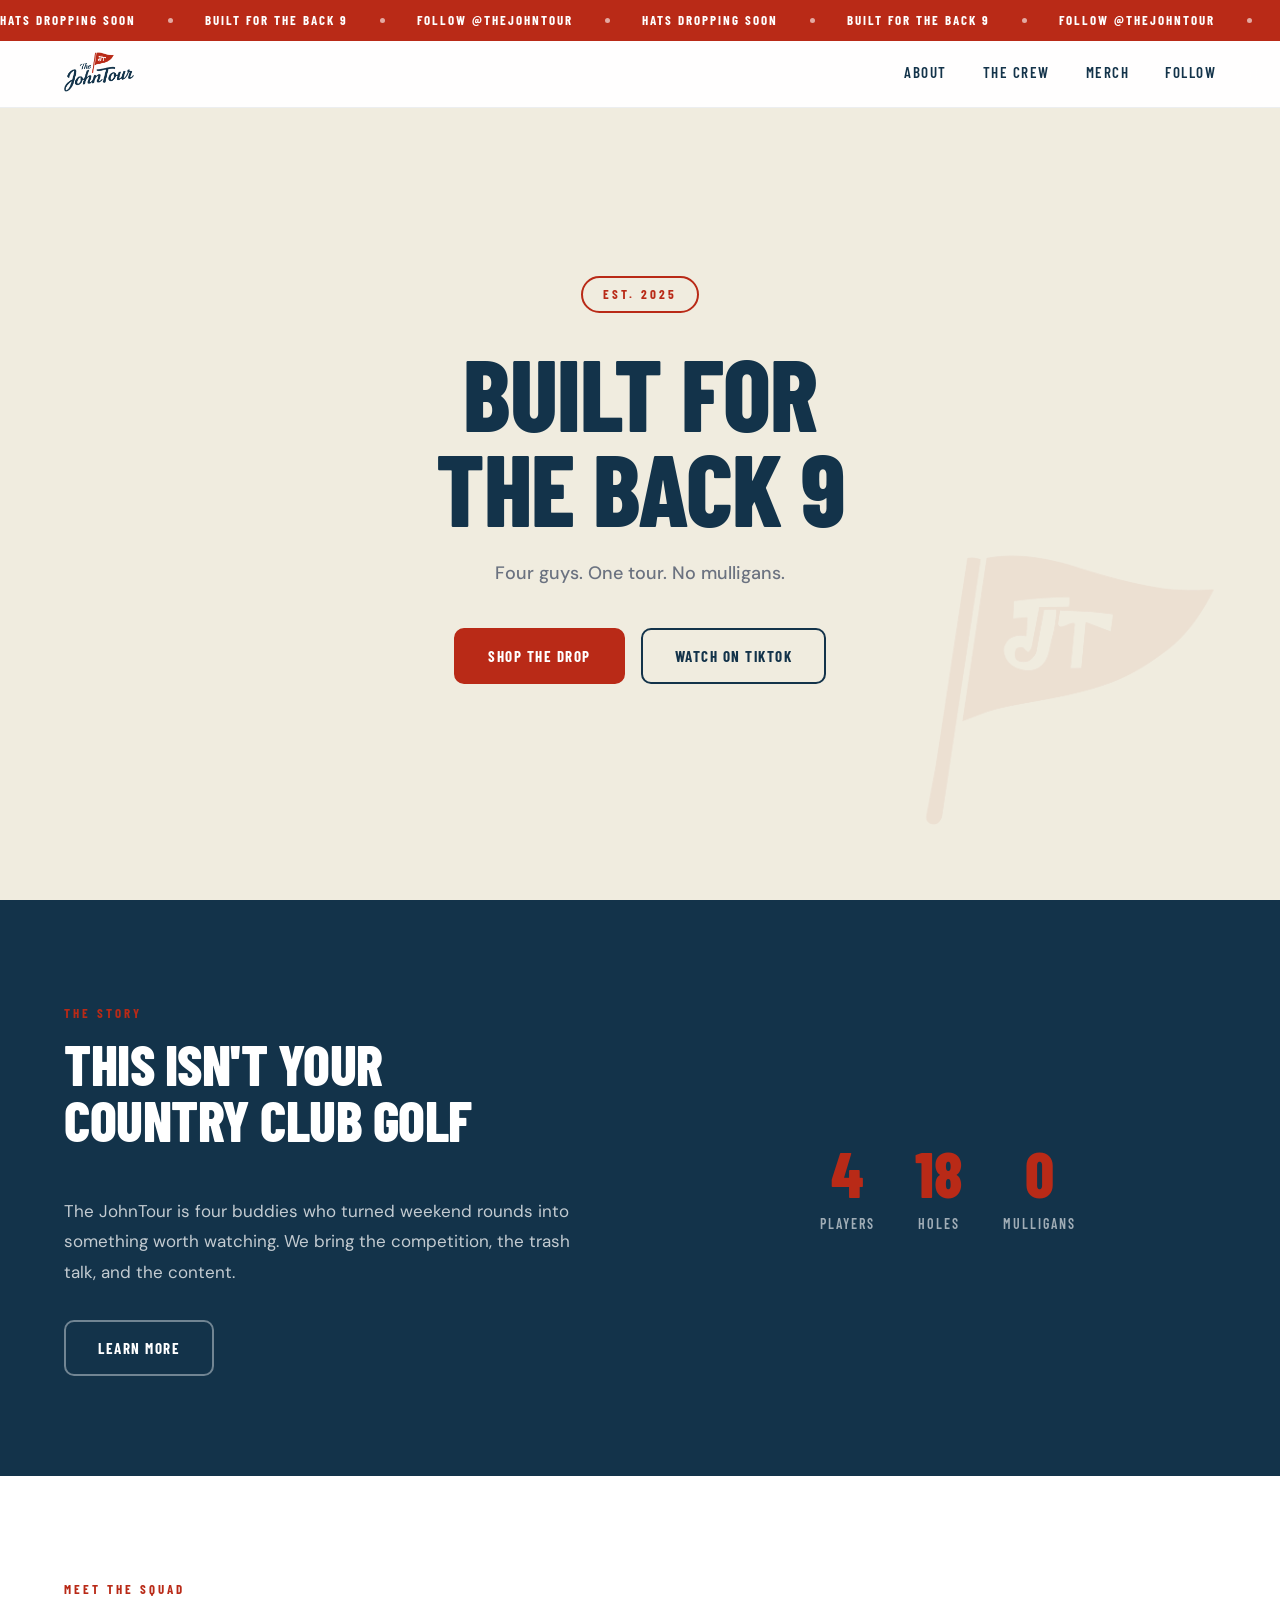
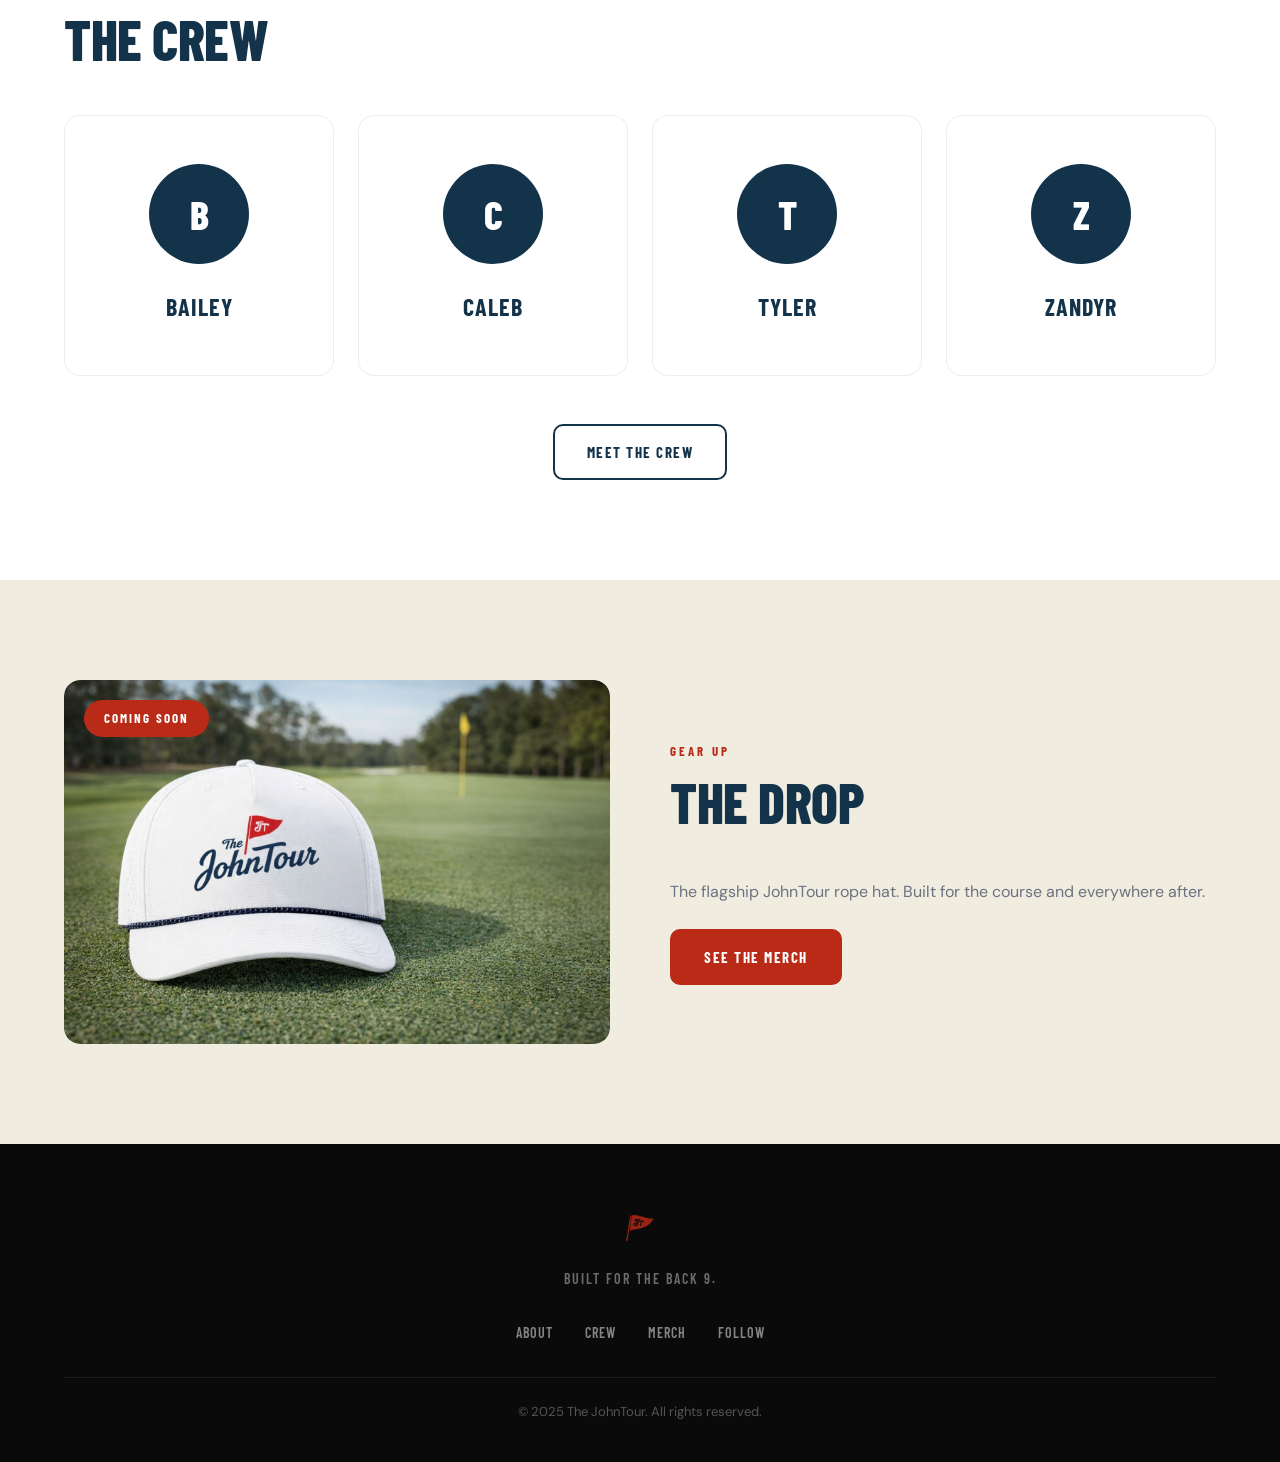
==== index.html @ 32f9ccf2 "Initial build: The JohnTour multi-page website - 5 pages: Home, About, Crew, Merch, Follow - Navy/Re" ====
<!DOCTYPE html>
<html lang="en">
<head>
  <meta charset="UTF-8">
  <meta name="viewport" content="width=device-width, initial-scale=1.0">
  <title>The JohnTour | Built for the Back 9</title>
  <meta name="description" content="The JohnTour — four guys, one tour. Golf content featuring Bailey, Caleb, Tyler & Zandyr. Built for the back 9.">
  <link rel="icon" type="image/png" href="assets/logos/Icon-Logo.png">
  <link rel="preconnect" href="https://fonts.googleapis.com">
  <link rel="preconnect" href="https://fonts.gstatic.com" crossorigin>
  <link href="https://fonts.googleapis.com/css2?family=Barlow+Condensed:wght@600;700;800&family=DM+Sans:wght@400;500;600&display=swap" rel="stylesheet">
  <link rel="stylesheet" href="style.css">
</head>
<body>

  <!-- Announcement Ticker -->
  <div class="ticker">
    <div class="ticker-track">
      <span class="ticker-item">HATS DROPPING SOON</span>
      <span class="ticker-dot"></span>
      <span class="ticker-item">BUILT FOR THE BACK 9</span>
      <span class="ticker-dot"></span>
      <span class="ticker-item">FOLLOW @THEJOHNTOUR</span>
      <span class="ticker-dot"></span>
      <span class="ticker-item">HATS DROPPING SOON</span>
      <span class="ticker-dot"></span>
      <span class="ticker-item">BUILT FOR THE BACK 9</span>
      <span class="ticker-dot"></span>
      <span class="ticker-item">FOLLOW @THEJOHNTOUR</span>
      <span class="ticker-dot"></span>
      <span class="ticker-item">HATS DROPPING SOON</span>
      <span class="ticker-dot"></span>
      <span class="ticker-item">BUILT FOR THE BACK 9</span>
      <span class="ticker-dot"></span>
    </div>
  </div>

  <!-- Navigation -->
  <nav class="nav" id="nav">
    <div class="nav-inner">
      <a href="index.html" class="nav-logo">
        <img src="assets/logos/Full-Logo.png" alt="The JohnTour">
      </a>
      <div class="nav-links" id="navLinks">
        <a href="about.html">About</a>
        <a href="crew.html">The Crew</a>
        <a href="merch.html">Merch</a>
        <a href="follow.html">Follow</a>
      </div>
      <button class="nav-toggle" id="navToggle" aria-label="Toggle menu">
        <span></span>
        <span></span>
        <span></span>
      </button>
    </div>
  </nav>

  <!-- Mobile Menu -->
  <div class="mobile-menu" id="mobileMenu">
    <a href="about.html" class="mobile-menu-link">About</a>
    <a href="crew.html" class="mobile-menu-link">The Crew</a>
    <a href="merch.html" class="mobile-menu-link">Merch</a>
    <a href="follow.html" class="mobile-menu-link">Follow</a>
  </div>

  <!-- Hero -->
  <section class="hero">
    <div class="hero-content">
      <div class="hero-badge fade-up">EST. 2025</div>
      <h1 class="hero-title fade-up">BUILT FOR<br>THE BACK 9</h1>
      <p class="hero-sub fade-up">Four guys. One tour. No mulligans.</p>
      <div class="hero-cta fade-up">
        <a href="merch.html" class="btn btn-primary">Shop the Drop</a>
        <a href="https://www.tiktok.com/@thejohntour" target="_blank" rel="noopener" class="btn btn-outline">Watch on TikTok</a>
      </div>
    </div>
    <div class="hero-flag">
      <img src="assets/logos/Icon-Logo.png" alt="">
    </div>
  </section>

  <!-- Quick About -->
  <section class="section section-navy">
    <div class="container">
      <div class="about-grid">
        <div class="about-text fade-up">
          <span class="section-label">The Story</span>
          <h2 class="section-title section-title-light">THIS ISN'T YOUR<br>COUNTRY CLUB GOLF</h2>
          <p class="about-desc">The JohnTour is four buddies who turned weekend rounds into something worth watching. We bring the competition, the trash talk, and the content.</p>
          <div style="margin-top: 32px;">
            <a href="about.html" class="btn btn-outline-light">Learn More</a>
          </div>
        </div>
        <div class="about-stats fade-up">
          <div class="stat">
            <span class="stat-number">4</span>
            <span class="stat-label">Players</span>
          </div>
          <div class="stat">
            <span class="stat-number">18</span>
            <span class="stat-label">Holes</span>
          </div>
          <div class="stat">
            <span class="stat-number">0</span>
            <span class="stat-label">Mulligans</span>
          </div>
        </div>
      </div>
    </div>
  </section>

  <!-- Crew Preview -->
  <section class="section">
    <div class="container">
      <span class="section-label section-label-dark fade-up">Meet the Squad</span>
      <h2 class="section-title fade-up">THE CREW</h2>
      <div class="crew-grid">
        <div class="crew-card fade-up">
          <div class="crew-avatar"><span class="crew-initial">B</span></div>
          <h3 class="crew-name">Bailey</h3>
        </div>
        <div class="crew-card fade-up">
          <div class="crew-avatar"><span class="crew-initial">C</span></div>
          <h3 class="crew-name">Caleb</h3>
        </div>
        <div class="crew-card fade-up">
          <div class="crew-avatar"><span class="crew-initial">T</span></div>
          <h3 class="crew-name">Tyler</h3>
        </div>
        <div class="crew-card fade-up">
          <div class="crew-avatar"><span class="crew-initial">Z</span></div>
          <h3 class="crew-name">Zandyr</h3>
        </div>
      </div>
      <div style="text-align: center; margin-top: 48px;" class="fade-up">
        <a href="crew.html" class="btn btn-outline">Meet the Crew</a>
      </div>
    </div>
  </section>

  <!-- Merch Preview -->
  <section class="section section-tan">
    <div class="container">
      <div class="merch-grid">
        <div class="merch-image fade-up">
          <img src="assets/mockups/hat-mockup.png" alt="The JohnTour Rope Hat">
          <div class="merch-badge">COMING SOON</div>
        </div>
        <div class="fade-up">
          <span class="section-label section-label-dark">Gear Up</span>
          <h2 class="section-title">THE DROP</h2>
          <p class="merch-desc">The flagship JohnTour rope hat. Built for the course and everywhere after.</p>
          <a href="merch.html" class="btn btn-primary">See the Merch</a>
        </div>
      </div>
    </div>
  </section>

  <!-- Footer -->
  <footer class="footer">
    <div class="container footer-inner">
      <div class="footer-logo">
        <img src="assets/logos/Icon-Logo.png" alt="JT Flag">
      </div>
      <p class="footer-tagline">Built for the back 9.</p>
      <div class="footer-nav">
        <a href="about.html">About</a>
        <a href="crew.html">Crew</a>
        <a href="merch.html">Merch</a>
        <a href="follow.html">Follow</a>
      </div>
      <div class="footer-bottom">
        <p>&copy; 2025 The JohnTour. All rights reserved.</p>
      </div>
    </div>
  </footer>

  <script src="script.js"></script>
</body>
</html>
---- style.css ----
/* =============================================
   THE JOHNTOUR — Global Styles
   Colors: Navy #13334a | Red #b92a17 | Tan #f0ecdf
   Fonts: Barlow Condensed (headings) + DM Sans (body)
   ============================================= */

*, *::before, *::after {
  margin: 0;
  padding: 0;
  box-sizing: border-box;
}

:root {
  --navy: #13334a;
  --red: #b92a17;
  --tan: #f0ecdf;
  --white: #ffffff;
  --black: #0a0a0a;
  --navy-light: #1a4260;
  --red-dark: #8f2012;
  --tan-dark: #e0d9c8;
  --gray: #6b7280;
  --radius: 10px;
  --radius-lg: 16px;
  --transition: 0.3s cubic-bezier(0.4, 0, 0.2, 1);
}

html {
  scroll-behavior: smooth;
  scroll-padding-top: 100px;
}

body {
  font-family: 'DM Sans', sans-serif;
  font-weight: 400;
  color: var(--navy);
  background: var(--white);
  line-height: 1.6;
  overflow-x: hidden;
  -webkit-font-smoothing: antialiased;
}

a {
  text-decoration: none;
  color: inherit;
}

img {
  max-width: 100%;
  display: block;
}

.container {
  max-width: 1200px;
  margin: 0 auto;
  padding: 0 24px;
}

/* =============================================
   TICKER / ANNOUNCEMENT BAR
   ============================================= */

.ticker {
  background: var(--red);
  color: var(--white);
  overflow: hidden;
  white-space: nowrap;
  padding: 10px 0;
  font-family: 'Barlow Condensed', sans-serif;
  font-weight: 700;
  font-size: 13px;
  letter-spacing: 2px;
  text-transform: uppercase;
  position: fixed;
  top: 0;
  left: 0;
  right: 0;
  z-index: 1001;
}

.ticker-track {
  display: inline-flex;
  align-items: center;
  gap: 32px;
  animation: ticker-scroll 20s linear infinite;
}

.ticker-dot {
  width: 5px;
  height: 5px;
  background: var(--white);
  border-radius: 50%;
  opacity: 0.6;
  flex-shrink: 0;
}

@keyframes ticker-scroll {
  0% { transform: translateX(0); }
  100% { transform: translateX(-50%); }
}

.ticker:hover .ticker-track {
  animation-play-state: paused;
}

/* =============================================
   NAVIGATION
   ============================================= */

.nav {
  position: fixed;
  top: 37px;
  left: 0;
  right: 0;
  z-index: 1000;
  background: rgba(255, 255, 255, 0.95);
  backdrop-filter: blur(20px);
  -webkit-backdrop-filter: blur(20px);
  border-bottom: 1px solid rgba(19, 51, 74, 0.08);
  transition: var(--transition);
}

.nav.scrolled {
  box-shadow: 0 1px 20px rgba(19, 51, 74, 0.08);
}

.nav-inner {
  max-width: 1200px;
  margin: 0 auto;
  padding: 0 24px;
  display: flex;
  align-items: center;
  justify-content: space-between;
  height: 70px;
}

.nav-logo img {
  height: 40px;
  width: auto;
}

.nav-links {
  display: flex;
  align-items: center;
  gap: 36px;
}

.nav-links a {
  font-family: 'Barlow Condensed', sans-serif;
  font-weight: 600;
  font-size: 15px;
  letter-spacing: 1.5px;
  text-transform: uppercase;
  color: var(--navy);
  position: relative;
  padding: 4px 0;
  transition: var(--transition);
}

.nav-links a::after {
  content: '';
  position: absolute;
  bottom: 0;
  left: 0;
  width: 0;
  height: 2px;
  background: var(--red);
  transition: var(--transition);
}

.nav-links a:hover::after,
.nav-links a.active::after {
  width: 100%;
}

.nav-toggle {
  display: none;
  flex-direction: column;
  gap: 5px;
  background: none;
  border: none;
  cursor: pointer;
  padding: 8px;
}

.nav-toggle span {
  display: block;
  width: 24px;
  height: 2px;
  background: var(--navy);
  transition: var(--transition);
}

/* Mobile Menu */
.mobile-menu {
  display: none;
  position: fixed;
  top: 107px;
  left: 0;
  right: 0;
  bottom: 0;
  background: var(--white);
  z-index: 999;
  flex-direction: column;
  align-items: center;
  justify-content: center;
  gap: 40px;
  opacity: 0;
  pointer-events: none;
  transition: var(--transition);
}

.mobile-menu.open {
  opacity: 1;
  pointer-events: all;
}

.mobile-menu-link {
  font-family: 'Barlow Condensed', sans-serif;
  font-weight: 700;
  font-size: 32px;
  letter-spacing: 3px;
  text-transform: uppercase;
  color: var(--navy);
  transition: var(--transition);
}

.mobile-menu-link:hover {
  color: var(--red);
}

/* =============================================
   BUTTONS
   ============================================= */

.btn {
  display: inline-flex;
  align-items: center;
  justify-content: center;
  gap: 8px;
  font-family: 'Barlow Condensed', sans-serif;
  font-weight: 700;
  font-size: 15px;
  letter-spacing: 1.5px;
  text-transform: uppercase;
  padding: 14px 32px;
  border-radius: var(--radius);
  border: 2px solid transparent;
  cursor: pointer;
  transition: var(--transition);
}

.btn-primary {
  background: var(--red);
  color: var(--white);
  border-color: var(--red);
}

.btn-primary:hover {
  background: var(--red-dark);
  border-color: var(--red-dark);
  transform: translateY(-2px);
  box-shadow: 0 8px 24px rgba(185, 42, 23, 0.3);
}

.btn-outline {
  background: transparent;
  color: var(--navy);
  border-color: var(--navy);
}

.btn-outline:hover {
  background: var(--navy);
  color: var(--white);
  transform: translateY(-2px);
}

.btn-outline-light {
  background: transparent;
  color: var(--white);
  border-color: rgba(255, 255, 255, 0.4);
}

.btn-outline-light:hover {
  background: var(--white);
  color: var(--navy);
  transform: translateY(-2px);
}

/* =============================================
   HERO (Home Page)
   ============================================= */

.hero {
  min-height: 100vh;
  display: flex;
  align-items: center;
  justify-content: center;
  position: relative;
  background: var(--tan);
  padding: 140px 24px 80px;
  overflow: hidden;
}

.hero-content {
  text-align: center;
  position: relative;
  z-index: 2;
  max-width: 700px;
}

.hero-badge {
  display: inline-block;
  font-family: 'Barlow Condensed', sans-serif;
  font-weight: 700;
  font-size: 13px;
  letter-spacing: 3px;
  text-transform: uppercase;
  color: var(--red);
  border: 2px solid var(--red);
  padding: 6px 20px;
  border-radius: 50px;
  margin-bottom: 32px;
}

.hero-title {
  font-family: 'Barlow Condensed', sans-serif;
  font-weight: 800;
  font-size: clamp(56px, 10vw, 100px);
  line-height: 0.95;
  color: var(--navy);
  letter-spacing: -1px;
  margin-bottom: 24px;
}

.hero-sub {
  font-size: 18px;
  color: var(--gray);
  margin-bottom: 40px;
  font-weight: 500;
}

.hero-cta {
  display: flex;
  gap: 16px;
  justify-content: center;
  flex-wrap: wrap;
}

.hero-flag {
  position: absolute;
  right: -40px;
  bottom: -40px;
  opacity: 0.06;
  z-index: 1;
}

.hero-flag img {
  width: 500px;
}

/* =============================================
   PAGE HEADERS (inner pages)
   ============================================= */

.page-header {
  padding: 160px 24px 80px;
  text-align: center;
  background: var(--navy);
  color: var(--white);
  position: relative;
  overflow: hidden;
}

.page-header::after {
  content: '';
  position: absolute;
  bottom: 0;
  left: 0;
  right: 0;
  height: 4px;
  background: var(--red);
}

.page-header-label {
  display: inline-block;
  font-family: 'Barlow Condensed', sans-serif;
  font-weight: 700;
  font-size: 13px;
  letter-spacing: 3px;
  text-transform: uppercase;
  color: var(--red);
  margin-bottom: 16px;
}

.page-header h1 {
  font-family: 'Barlow Condensed', sans-serif;
  font-weight: 800;
  font-size: clamp(40px, 7vw, 72px);
  line-height: 0.95;
  letter-spacing: -1px;
}

.page-header p {
  margin-top: 16px;
  font-size: 18px;
  color: rgba(255, 255, 255, 0.6);
  max-width: 500px;
  margin-left: auto;
  margin-right: auto;
}

.page-header .hero-flag {
  opacity: 0.04;
}

/* =============================================
   SECTIONS
   ============================================= */

.section {
  padding: 100px 0;
}

.section-navy {
  background: var(--navy);
  color: var(--white);
}

.section-tan {
  background: var(--tan);
}

.section-label {
  display: inline-block;
  font-family: 'Barlow Condensed', sans-serif;
  font-weight: 700;
  font-size: 13px;
  letter-spacing: 3px;
  text-transform: uppercase;
  color: var(--red);
  margin-bottom: 12px;
}

.section-label-dark {
  color: var(--red);
}

.section-title {
  font-family: 'Barlow Condensed', sans-serif;
  font-weight: 800;
  font-size: clamp(36px, 5vw, 56px);
  line-height: 1;
  color: var(--navy);
  letter-spacing: -0.5px;
  margin-bottom: 48px;
}

.section-title-light {
  color: var(--white);
}

/* =============================================
   ABOUT PAGE
   ============================================= */

.about-grid {
  display: grid;
  grid-template-columns: 1fr 1fr;
  gap: 80px;
  align-items: center;
}

.about-desc {
  font-size: 17px;
  line-height: 1.8;
  color: rgba(255, 255, 255, 0.75);
}

.section-tan .about-desc {
  color: var(--gray);
}

.about-stats {
  display: flex;
  gap: 40px;
  justify-content: center;
}

.stat {
  text-align: center;
}

.stat-number {
  display: block;
  font-family: 'Barlow Condensed', sans-serif;
  font-weight: 800;
  font-size: 64px;
  color: var(--red);
  line-height: 1;
}

.stat-label {
  display: block;
  font-family: 'Barlow Condensed', sans-serif;
  font-weight: 600;
  font-size: 14px;
  letter-spacing: 2px;
  text-transform: uppercase;
  margin-top: 8px;
  opacity: 0.6;
}

/* Values / Pillars */
.values-grid {
  display: grid;
  grid-template-columns: repeat(3, 1fr);
  gap: 32px;
  margin-top: 60px;
}

.value-card {
  background: var(--white);
  border-radius: var(--radius-lg);
  padding: 40px 32px;
  text-align: center;
  border: 1px solid rgba(19, 51, 74, 0.08);
  transition: var(--transition);
}

.value-card:hover {
  transform: translateY(-4px);
  box-shadow: 0 16px 48px rgba(19, 51, 74, 0.08);
}

.value-icon {
  font-size: 40px;
  margin-bottom: 20px;
}

.value-card h3 {
  font-family: 'Barlow Condensed', sans-serif;
  font-weight: 700;
  font-size: 22px;
  letter-spacing: 1px;
  text-transform: uppercase;
  color: var(--navy);
  margin-bottom: 12px;
}

.value-card p {
  font-size: 15px;
  color: var(--gray);
  line-height: 1.6;
}

/* =============================================
   CREW PAGE
   ============================================= */

.crew-grid {
  display: grid;
  grid-template-columns: repeat(4, 1fr);
  gap: 24px;
}

.crew-card {
  background: var(--white);
  border-radius: var(--radius-lg);
  padding: 48px 24px 40px;
  text-align: center;
  border: 1px solid rgba(19, 51, 74, 0.08);
  transition: var(--transition);
  position: relative;
  overflow: hidden;
}

.crew-card::before {
  content: '';
  position: absolute;
  top: 0;
  left: 0;
  right: 0;
  height: 4px;
  background: var(--red);
  transform: scaleX(0);
  transition: var(--transition);
}

.crew-card:hover {
  transform: translateY(-6px);
  box-shadow: 0 20px 60px rgba(19, 51, 74, 0.1);
}

.crew-card:hover::before {
  transform: scaleX(1);
}

.crew-avatar {
  width: 100px;
  height: 100px;
  border-radius: 50%;
  background: var(--navy);
  display: flex;
  align-items: center;
  justify-content: center;
  margin: 0 auto 24px;
}

.crew-initial {
  font-family: 'Barlow Condensed', sans-serif;
  font-weight: 800;
  font-size: 40px;
  color: var(--white);
}

.crew-name {
  font-family: 'Barlow Condensed', sans-serif;
  font-weight: 700;
  font-size: 24px;
  letter-spacing: 1px;
  text-transform: uppercase;
  color: var(--navy);
  margin-bottom: 8px;
}

.crew-role {
  font-size: 14px;
  color: var(--gray);
  font-weight: 500;
}

.crew-bio {
  font-size: 15px;
  color: var(--gray);
  line-height: 1.6;
  margin-top: 16px;
}

/* =============================================
   MERCH PAGE
   ============================================= */

.merch-grid {
  display: grid;
  grid-template-columns: 1fr 1fr;
  gap: 60px;
  align-items: center;
}

.merch-image {
  position: relative;
  border-radius: var(--radius-lg);
  overflow: hidden;
}

.merch-image img {
  width: 100%;
  border-radius: var(--radius-lg);
}

.merch-badge {
  position: absolute;
  top: 20px;
  left: 20px;
  background: var(--red);
  color: var(--white);
  font-family: 'Barlow Condensed', sans-serif;
  font-weight: 700;
  font-size: 13px;
  letter-spacing: 2px;
  padding: 8px 20px;
  border-radius: 50px;
}

.merch-name {
  font-family: 'Barlow Condensed', sans-serif;
  font-weight: 800;
  font-size: 32px;
  letter-spacing: 0.5px;
  text-transform: uppercase;
  color: var(--navy);
  margin-bottom: 16px;
}

.merch-desc {
  font-size: 16px;
  color: var(--gray);
  line-height: 1.7;
  margin-bottom: 24px;
}

.merch-details {
  display: flex;
  flex-wrap: wrap;
  gap: 12px;
  margin-bottom: 32px;
}

.merch-detail-item {
  font-family: 'Barlow Condensed', sans-serif;
  font-weight: 600;
  font-size: 13px;
  letter-spacing: 1px;
  text-transform: uppercase;
  background: var(--tan);
  color: var(--navy);
  padding: 8px 16px;
  border-radius: 50px;
}

/* Notify form */
.notify-form {
  display: flex;
  gap: 12px;
  max-width: 460px;
}

.notify-input {
  flex: 1;
  font-family: 'DM Sans', sans-serif;
  font-size: 15px;
  padding: 14px 20px;
  border: 2px solid rgba(19, 51, 74, 0.15);
  border-radius: var(--radius);
  background: var(--white);
  color: var(--navy);
  outline: none;
  transition: var(--transition);
}

.notify-input::placeholder {
  color: var(--gray);
}

.notify-input:focus {
  border-color: var(--red);
}

/* =============================================
   FOLLOW / SOCIAL PAGE
   ============================================= */

.follow-container {
  text-align: center;
}

.follow-desc {
  font-size: 18px;
  opacity: 0.6;
  margin-bottom: 48px;
  max-width: 500px;
  margin-left: auto;
  margin-right: auto;
}

.social-links {
  display: flex;
  gap: 24px;
  justify-content: center;
  flex-wrap: wrap;
}

.social-card {
  display: flex;
  flex-direction: column;
  align-items: center;
  gap: 12px;
  padding: 40px 48px;
  background: rgba(255, 255, 255, 0.06);
  border: 1px solid rgba(255, 255, 255, 0.1);
  border-radius: var(--radius-lg);
  transition: var(--transition);
  min-width: 200px;
}

.social-card:hover {
  background: rgba(255, 255, 255, 0.12);
  transform: translateY(-4px);
  border-color: var(--red);
}

.social-icon {
  width: 36px;
  height: 36px;
}

.social-name {
  font-family: 'Barlow Condensed', sans-serif;
  font-weight: 700;
  font-size: 18px;
  letter-spacing: 1px;
  text-transform: uppercase;
}

.social-handle {
  font-size: 14px;
  opacity: 0.5;
}

/* =============================================
   FOOTER
   ============================================= */

.footer {
  background: var(--black);
  color: var(--white);
  padding: 60px 0 40px;
}

.footer-inner {
  text-align: center;
}

.footer-logo img {
  height: 48px;
  margin: 0 auto 16px;
  opacity: 0.8;
}

.footer-tagline {
  font-family: 'Barlow Condensed', sans-serif;
  font-weight: 600;
  font-size: 14px;
  letter-spacing: 2px;
  text-transform: uppercase;
  opacity: 0.4;
  margin-bottom: 32px;
}

.footer-nav {
  display: flex;
  justify-content: center;
  gap: 32px;
  margin-bottom: 32px;
}

.footer-nav a {
  font-family: 'Barlow Condensed', sans-serif;
  font-weight: 600;
  font-size: 14px;
  letter-spacing: 1px;
  text-transform: uppercase;
  opacity: 0.5;
  transition: var(--transition);
}

.footer-nav a:hover {
  opacity: 1;
  color: var(--red);
}

.footer-bottom {
  border-top: 1px solid rgba(255, 255, 255, 0.08);
  padding-top: 24px;
}

.footer-bottom p {
  font-size: 13px;
  opacity: 0.3;
}

/* =============================================
   SCROLL ANIMATIONS
   ============================================= */

.fade-up {
  opacity: 0;
  transform: translateY(30px);
  transition: opacity 0.6s ease, transform 0.6s ease;
}

.fade-up.visible {
  opacity: 1;
  transform: translateY(0);
}

/* =============================================
   RESPONSIVE
   ============================================= */

@media (max-width: 900px) {
  .nav-links { display: none; }
  .nav-toggle { display: flex; }
  .mobile-menu { display: flex; }

  .about-grid {
    grid-template-columns: 1fr;
    gap: 48px;
  }

  .crew-grid {
    grid-template-columns: repeat(2, 1fr);
    gap: 16px;
  }

  .merch-grid {
    grid-template-columns: 1fr;
    gap: 40px;
  }

  .values-grid {
    grid-template-columns: 1fr;
    gap: 20px;
  }

  .hero-flag img {
    width: 300px;
  }

  .section {
    padding: 72px 0;
  }

  .notify-form {
    flex-direction: column;
  }
}

@media (max-width: 600px) {
  .crew-grid {
    grid-template-columns: 1fr;
  }

  .hero-title {
    font-size: 48px;
  }

  .about-stats {
    gap: 24px;
  }

  .stat-number {
    font-size: 48px;
  }

  .social-card {
    min-width: 160px;
    padding: 32px;
  }
}
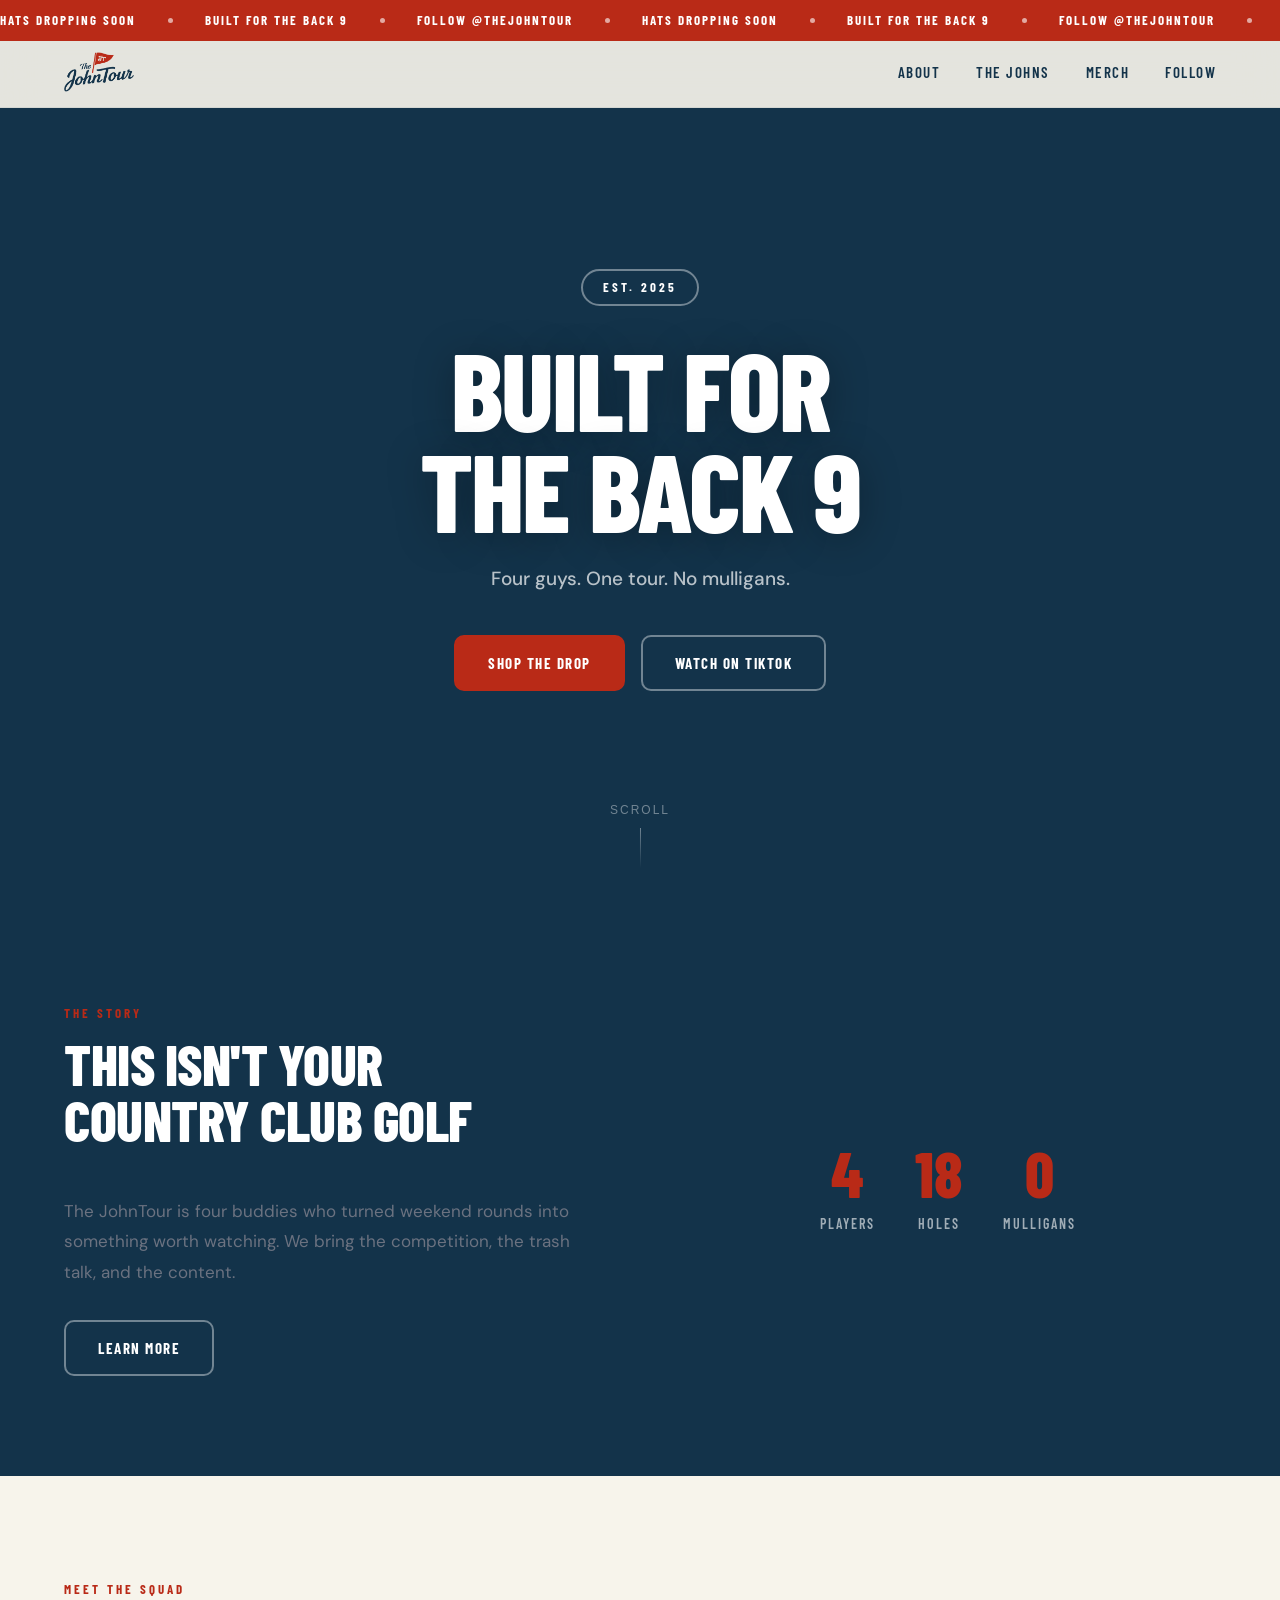
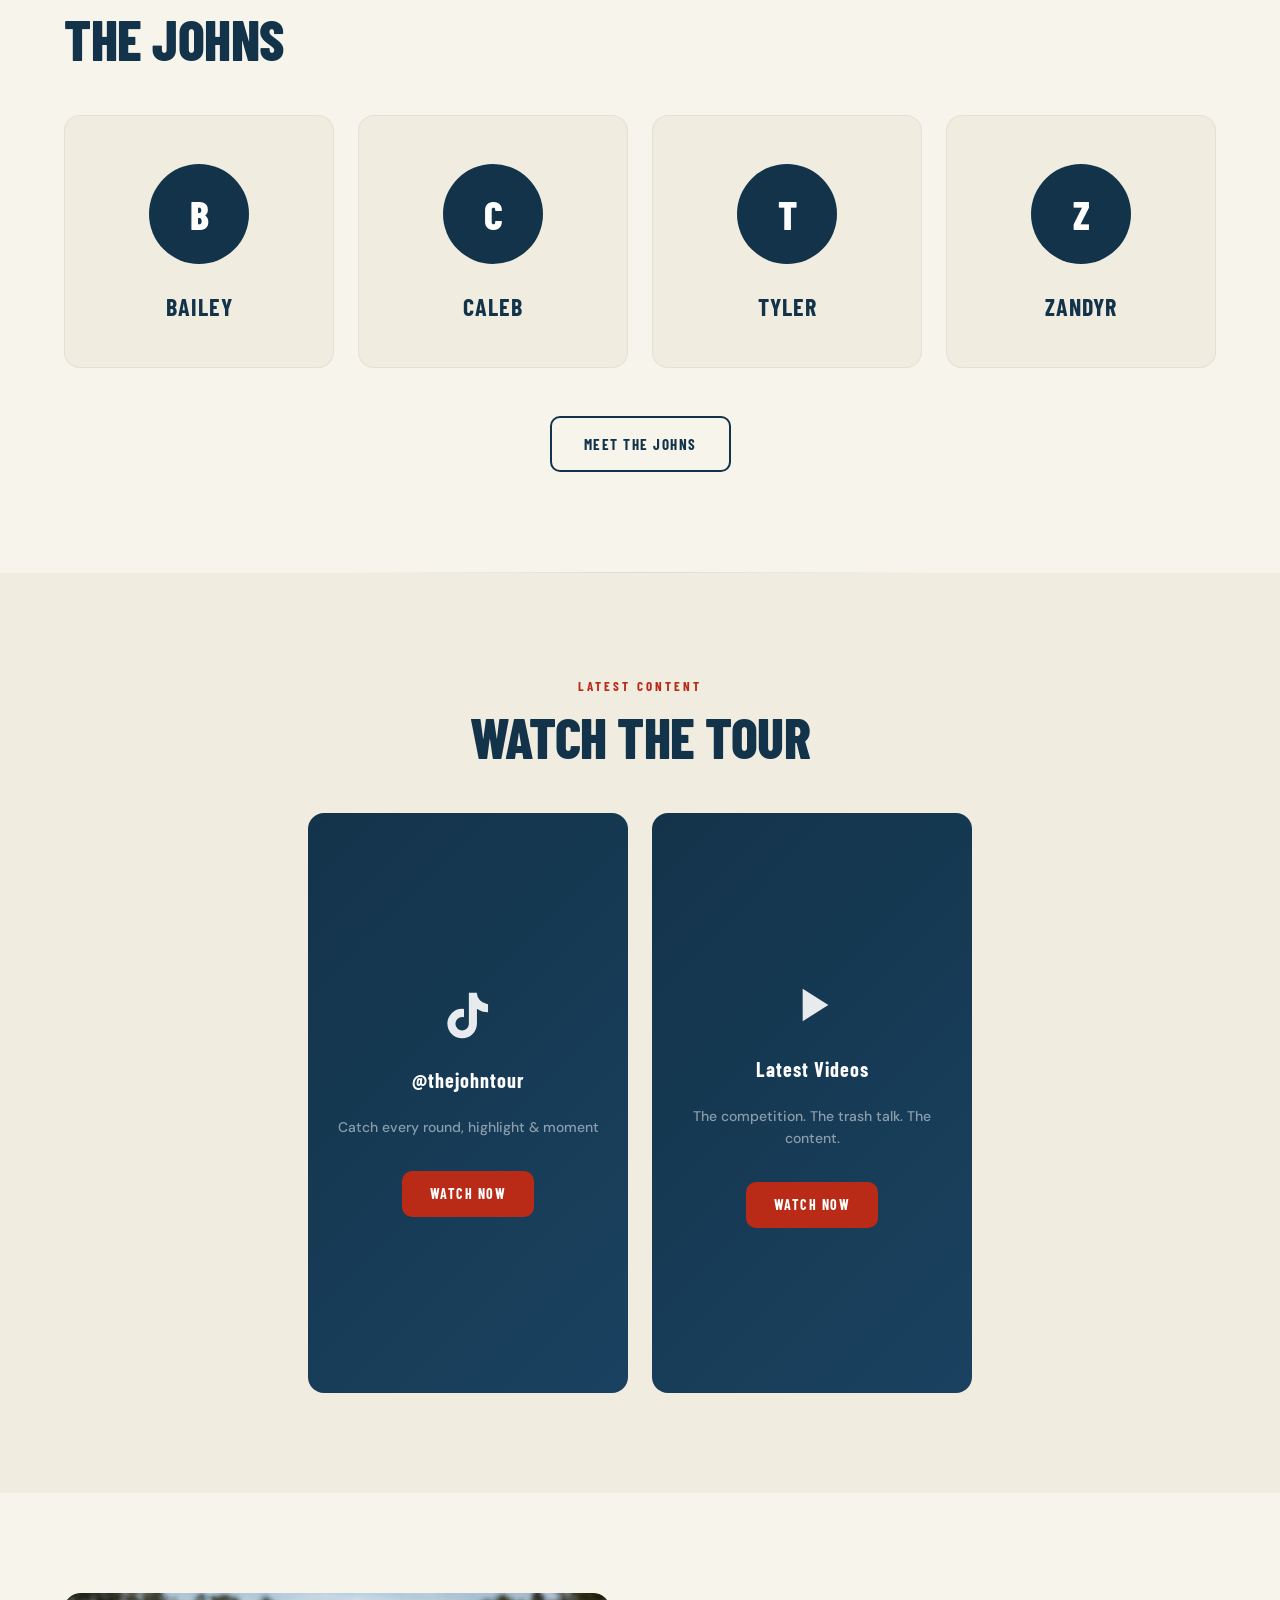
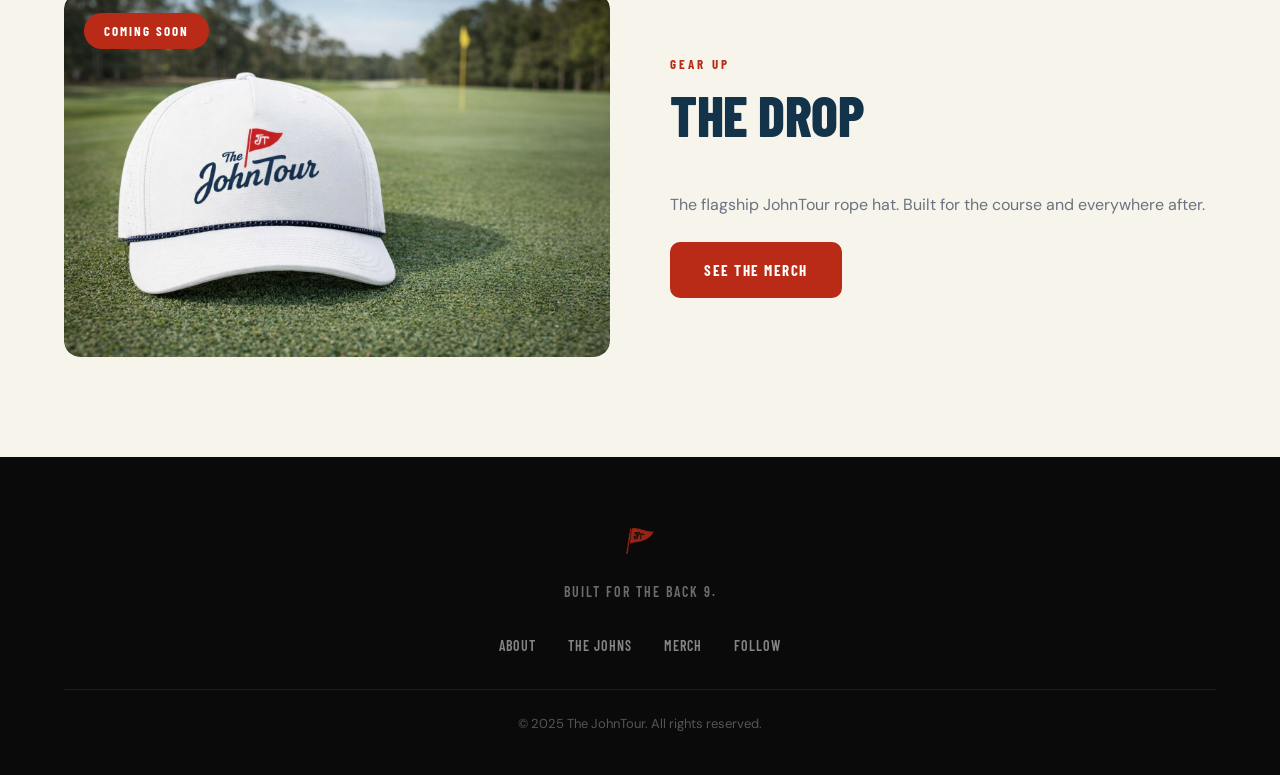
==== commit bdf52b49: "Update: hero video bg, The Johns rename, tan theme, TikTok preview, enhanced animations - Hero now u" ====
--- a/index.html
+++ b/index.html
@@ -43,7 +43,7 @@
       </a>
       <div class="nav-links" id="navLinks">
         <a href="about.html">About</a>
-        <a href="crew.html">The Crew</a>
+        <a href="crew.html">The Johns</a>
         <a href="merch.html">Merch</a>
         <a href="follow.html">Follow</a>
       </div>
@@ -58,24 +58,31 @@
   <!-- Mobile Menu -->
   <div class="mobile-menu" id="mobileMenu">
     <a href="about.html" class="mobile-menu-link">About</a>
-    <a href="crew.html" class="mobile-menu-link">The Crew</a>
+    <a href="crew.html" class="mobile-menu-link">The Johns</a>
     <a href="merch.html" class="mobile-menu-link">Merch</a>
     <a href="follow.html" class="mobile-menu-link">Follow</a>
   </div>
 
   <!-- Hero -->
   <section class="hero">
+    <div class="hero-bg">
+      <video autoplay muted loop playsinline>
+        <source src="assets/hero-golf.mp4" type="video/mp4">
+      </video>
+    </div>
+    <div class="hero-overlay"></div>
     <div class="hero-content">
       <div class="hero-badge fade-up">EST. 2025</div>
       <h1 class="hero-title fade-up">BUILT FOR<br>THE BACK 9</h1>
       <p class="hero-sub fade-up">Four guys. One tour. No mulligans.</p>
       <div class="hero-cta fade-up">
         <a href="merch.html" class="btn btn-primary">Shop the Drop</a>
-        <a href="https://www.tiktok.com/@thejohntour" target="_blank" rel="noopener" class="btn btn-outline">Watch on TikTok</a>
-      </div>
-    </div>
-    <div class="hero-flag">
-      <img src="assets/logos/Icon-Logo.png" alt="">
+        <a href="https://www.tiktok.com/@thejohntour" target="_blank" rel="noopener" class="btn btn-outline-light">Watch on TikTok</a>
+      </div>
+    </div>
+    <div class="hero-scroll">
+      <span>Scroll</span>
+      <div class="hero-scroll-line"></div>
     </div>
   </section>
 
@@ -109,11 +116,11 @@
     </div>
   </section>
 
-  <!-- Crew Preview -->
+  <!-- The Johns Preview -->
   <section class="section">
     <div class="container">
       <span class="section-label section-label-dark fade-up">Meet the Squad</span>
-      <h2 class="section-title fade-up">THE CREW</h2>
+      <h2 class="section-title fade-up">THE JOHNS</h2>
       <div class="crew-grid">
         <div class="crew-card fade-up">
           <div class="crew-avatar"><span class="crew-initial">B</span></div>
@@ -133,13 +140,39 @@
         </div>
       </div>
       <div style="text-align: center; margin-top: 48px;" class="fade-up">
-        <a href="crew.html" class="btn btn-outline">Meet the Crew</a>
+        <a href="crew.html" class="btn btn-outline">Meet the Johns</a>
+      </div>
+    </div>
+  </section>
+
+  <div class="section-divider"></div>
+
+  <!-- TikTok Preview -->
+  <section class="tiktok-section">
+    <div class="container">
+      <div style="text-align: center;">
+        <span class="section-label section-label-dark fade-up">Latest Content</span>
+        <h2 class="section-title fade-up">WATCH THE TOUR</h2>
+      </div>
+      <div class="tiktok-grid">
+        <a href="https://www.tiktok.com/@thejohntour" target="_blank" rel="noopener" class="tiktok-placeholder fade-up">
+          <svg viewBox="0 0 24 24" fill="currentColor"><path d="M19.59 6.69a4.83 4.83 0 01-3.77-4.25V2h-3.45v13.67a2.89 2.89 0 01-2.88 2.5 2.89 2.89 0 01-2.89-2.89 2.89 2.89 0 012.89-2.89c.28 0 .54.04.79.1v-3.5a6.37 6.37 0 00-.79-.05A6.34 6.34 0 003.15 15.2a6.34 6.34 0 006.34 6.34 6.34 6.34 0 006.34-6.34V8.87a8.16 8.16 0 004.76 1.52v-3.4a4.85 4.85 0 01-1-.3z"/></svg>
+          <span class="tiktok-handle">@thejohntour</span>
+          <span class="tiktok-cta">Catch every round, highlight & moment</span>
+          <span class="tiktok-btn">Watch Now</span>
+        </a>
+        <a href="https://www.tiktok.com/@thejohntour" target="_blank" rel="noopener" class="tiktok-placeholder fade-up">
+          <svg viewBox="0 0 24 24" fill="currentColor"><path d="M8 5v14l11-7z"/></svg>
+          <span class="tiktok-handle">Latest Videos</span>
+          <span class="tiktok-cta">The competition. The trash talk. The content.</span>
+          <span class="tiktok-btn">Watch Now</span>
+        </a>
       </div>
     </div>
   </section>
 
   <!-- Merch Preview -->
-  <section class="section section-tan">
+  <section class="section">
     <div class="container">
       <div class="merch-grid">
         <div class="merch-image fade-up">
@@ -165,7 +198,7 @@
       <p class="footer-tagline">Built for the back 9.</p>
       <div class="footer-nav">
         <a href="about.html">About</a>
-        <a href="crew.html">Crew</a>
+        <a href="crew.html">The Johns</a>
         <a href="merch.html">Merch</a>
         <a href="follow.html">Follow</a>
       </div>
--- a/style.css
+++ b/style.css
@@ -14,6 +14,7 @@
   --navy: #13334a;
   --red: #b92a17;
   --tan: #f0ecdf;
+  --tan-light: #f7f4eb;
   --white: #ffffff;
   --black: #0a0a0a;
   --navy-light: #1a4260;
@@ -34,7 +35,7 @@
   font-family: 'DM Sans', sans-serif;
   font-weight: 400;
   color: var(--navy);
-  background: var(--white);
+  background: var(--tan-light);
   line-height: 1.6;
   overflow-x: hidden;
   -webkit-font-smoothing: antialiased;
@@ -113,7 +114,7 @@
   left: 0;
   right: 0;
   z-index: 1000;
-  background: rgba(255, 255, 255, 0.95);
+  background: rgba(247, 244, 235, 0.92);
   backdrop-filter: blur(20px);
   -webkit-backdrop-filter: blur(20px);
   border-bottom: 1px solid rgba(19, 51, 74, 0.08);
@@ -199,7 +200,7 @@
   left: 0;
   right: 0;
   bottom: 0;
-  background: var(--white);
+  background: var(--tan-light);
   z-index: 999;
   flex-direction: column;
   align-items: center;
@@ -288,7 +289,7 @@
 }
 
 /* =============================================
-   HERO (Home Page)
+   HERO (Home Page) — Full image background
    ============================================= */
 
 .hero {
@@ -297,9 +298,44 @@
   align-items: center;
   justify-content: center;
   position: relative;
-  background: var(--tan);
   padding: 140px 24px 80px;
   overflow: hidden;
+  background: var(--navy);
+}
+
+.hero-bg {
+  position: absolute;
+  inset: 0;
+  z-index: 0;
+}
+
+.hero-bg img,
+.hero-bg video {
+  width: 100%;
+  height: 100%;
+  object-fit: cover;
+  opacity: 0.35;
+}
+
+.hero-bg img {
+  animation: hero-zoom 20s ease-in-out infinite alternate;
+}
+
+@keyframes hero-zoom {
+  0% { transform: scale(1); }
+  100% { transform: scale(1.08); }
+}
+
+.hero-overlay {
+  position: absolute;
+  inset: 0;
+  background: linear-gradient(
+    180deg,
+    rgba(19, 51, 74, 0.6) 0%,
+    rgba(19, 51, 74, 0.4) 50%,
+    rgba(19, 51, 74, 0.8) 100%
+  );
+  z-index: 1;
 }
 
 .hero-content {
@@ -316,26 +352,33 @@
   font-size: 13px;
   letter-spacing: 3px;
   text-transform: uppercase;
-  color: var(--red);
-  border: 2px solid var(--red);
+  color: var(--white);
+  border: 2px solid rgba(255, 255, 255, 0.4);
   padding: 6px 20px;
   border-radius: 50px;
   margin-bottom: 32px;
+  animation: badge-glow 3s ease-in-out infinite alternate;
+}
+
+@keyframes badge-glow {
+  0% { border-color: rgba(255, 255, 255, 0.3); }
+  100% { border-color: rgba(185, 42, 23, 0.8); color: var(--red); }
 }
 
 .hero-title {
   font-family: 'Barlow Condensed', sans-serif;
   font-weight: 800;
-  font-size: clamp(56px, 10vw, 100px);
-  line-height: 0.95;
-  color: var(--navy);
-  letter-spacing: -1px;
+  font-size: clamp(56px, 10vw, 110px);
+  line-height: 0.92;
+  color: var(--white);
+  letter-spacing: -2px;
   margin-bottom: 24px;
+  text-shadow: 0 4px 40px rgba(0, 0, 0, 0.3);
 }
 
 .hero-sub {
-  font-size: 18px;
-  color: var(--gray);
+  font-size: 19px;
+  color: rgba(255, 255, 255, 0.7);
   margin-bottom: 40px;
   font-weight: 500;
 }
@@ -357,6 +400,36 @@
 
 .hero-flag img {
   width: 500px;
+}
+
+/* Scroll indicator */
+.hero-scroll {
+  position: absolute;
+  bottom: 32px;
+  left: 50%;
+  transform: translateX(-50%);
+  z-index: 3;
+  display: flex;
+  flex-direction: column;
+  align-items: center;
+  gap: 8px;
+  color: rgba(255, 255, 255, 0.4);
+  font-family: 'Barlow Condensed', sans-serif;
+  font-size: 12px;
+  letter-spacing: 2px;
+  text-transform: uppercase;
+  animation: scroll-bounce 2s ease-in-out infinite;
+}
+
+.hero-scroll-line {
+  width: 1px;
+  height: 40px;
+  background: linear-gradient(to bottom, rgba(255,255,255,0.4), transparent);
+}
+
+@keyframes scroll-bounce {
+  0%, 100% { transform: translateX(-50%) translateY(0); }
+  50% { transform: translateX(-50%) translateY(8px); }
 }
 
 /* =============================================
@@ -477,7 +550,8 @@
   color: rgba(255, 255, 255, 0.75);
 }
 
-.section-tan .about-desc {
+.section-tan .about-desc,
+.section .about-desc {
   color: var(--gray);
 }
 
@@ -520,7 +594,7 @@
 }
 
 .value-card {
-  background: var(--white);
+  background: var(--tan-light);
   border-radius: var(--radius-lg);
   padding: 40px 32px;
   text-align: center;
@@ -555,7 +629,7 @@
 }
 
 /* =============================================
-   CREW PAGE
+   CREW / THE JOHNS
    ============================================= */
 
 .crew-grid {
@@ -565,11 +639,11 @@
 }
 
 .crew-card {
-  background: var(--white);
+  background: var(--tan);
   border-radius: var(--radius-lg);
   padding: 48px 24px 40px;
   text-align: center;
-  border: 1px solid rgba(19, 51, 74, 0.08);
+  border: 1px solid rgba(19, 51, 74, 0.06);
   transition: var(--transition);
   position: relative;
   overflow: hidden;
@@ -605,6 +679,12 @@
   align-items: center;
   justify-content: center;
   margin: 0 auto 24px;
+  transition: var(--transition);
+}
+
+.crew-card:hover .crew-avatar {
+  transform: scale(1.08);
+  box-shadow: 0 8px 24px rgba(19, 51, 74, 0.2);
 }
 
 .crew-initial {
@@ -621,20 +701,98 @@
   letter-spacing: 1px;
   text-transform: uppercase;
   color: var(--navy);
-  margin-bottom: 8px;
-}
-
-.crew-role {
+}
+
+/* =============================================
+   TIKTOK EMBED
+   ============================================= */
+
+.tiktok-section {
+  padding: 100px 0;
+  background: var(--tan);
+}
+
+.tiktok-grid {
+  display: flex;
+  gap: 24px;
+  justify-content: center;
+  flex-wrap: wrap;
+  margin-top: 48px;
+}
+
+.tiktok-embed-wrapper {
+  border-radius: var(--radius-lg);
+  overflow: hidden;
+  box-shadow: 0 8px 32px rgba(19, 51, 74, 0.1);
+  transition: var(--transition);
+  background: var(--tan-light);
+}
+
+.tiktok-embed-wrapper:hover {
+  transform: translateY(-4px);
+  box-shadow: 0 16px 48px rgba(19, 51, 74, 0.15);
+}
+
+.tiktok-placeholder {
+  width: 320px;
+  min-height: 580px;
+  display: flex;
+  flex-direction: column;
+  align-items: center;
+  justify-content: center;
+  gap: 20px;
+  padding: 40px 24px;
+  text-align: center;
+  background: linear-gradient(135deg, var(--navy) 0%, var(--navy-light) 100%);
+  color: var(--white);
+  border-radius: var(--radius-lg);
+  transition: var(--transition);
+  cursor: pointer;
+}
+
+.tiktok-placeholder:hover {
+  transform: translateY(-4px);
+  box-shadow: 0 16px 48px rgba(19, 51, 74, 0.2);
+}
+
+.tiktok-placeholder svg {
+  width: 56px;
+  height: 56px;
+  opacity: 0.9;
+}
+
+.tiktok-placeholder .tiktok-handle {
+  font-family: 'Barlow Condensed', sans-serif;
+  font-weight: 700;
+  font-size: 20px;
+  letter-spacing: 1px;
+}
+
+.tiktok-placeholder .tiktok-cta {
   font-size: 14px;
-  color: var(--gray);
+  opacity: 0.5;
   font-weight: 500;
 }
 
-.crew-bio {
-  font-size: 15px;
-  color: var(--gray);
-  line-height: 1.6;
-  margin-top: 16px;
+.tiktok-placeholder .tiktok-btn {
+  margin-top: 12px;
+  display: inline-flex;
+  align-items: center;
+  gap: 8px;
+  background: var(--red);
+  color: var(--white);
+  font-family: 'Barlow Condensed', sans-serif;
+  font-weight: 700;
+  font-size: 14px;
+  letter-spacing: 1.5px;
+  text-transform: uppercase;
+  padding: 12px 28px;
+  border-radius: var(--radius);
+  transition: var(--transition);
+}
+
+.tiktok-placeholder:hover .tiktok-btn {
+  background: var(--red-dark);
 }
 
 /* =============================================
@@ -657,6 +815,11 @@
 .merch-image img {
   width: 100%;
   border-radius: var(--radius-lg);
+  transition: transform 0.6s ease;
+}
+
+.merch-image:hover img {
+  transform: scale(1.03);
 }
 
 .merch-badge {
@@ -671,6 +834,12 @@
   letter-spacing: 2px;
   padding: 8px 20px;
   border-radius: 50px;
+  animation: pulse-badge 2s ease-in-out infinite;
+}
+
+@keyframes pulse-badge {
+  0%, 100% { box-shadow: 0 0 0 0 rgba(185, 42, 23, 0.4); }
+  50% { box-shadow: 0 0 0 10px rgba(185, 42, 23, 0); }
 }
 
 .merch-name {
@@ -723,7 +892,7 @@
   padding: 14px 20px;
   border: 2px solid rgba(19, 51, 74, 0.15);
   border-radius: var(--radius);
-  background: var(--white);
+  background: var(--tan-light);
   color: var(--navy);
   outline: none;
   transition: var(--transition);
@@ -861,18 +1030,51 @@
 }
 
 /* =============================================
-   SCROLL ANIMATIONS
+   SCROLL ANIMATIONS — Enhanced 2026
    ============================================= */
 
 .fade-up {
   opacity: 0;
   transform: translateY(30px);
-  transition: opacity 0.6s ease, transform 0.6s ease;
+  transition: opacity 0.7s cubic-bezier(0.16, 1, 0.3, 1), transform 0.7s cubic-bezier(0.16, 1, 0.3, 1);
 }
 
 .fade-up.visible {
   opacity: 1;
   transform: translateY(0);
+}
+
+/* Staggered delays for grid children */
+.crew-card:nth-child(1) { transition-delay: 0s; }
+.crew-card:nth-child(2) { transition-delay: 0.1s; }
+.crew-card:nth-child(3) { transition-delay: 0.2s; }
+.crew-card:nth-child(4) { transition-delay: 0.3s; }
+
+.value-card:nth-child(1) { transition-delay: 0s; }
+.value-card:nth-child(2) { transition-delay: 0.15s; }
+.value-card:nth-child(3) { transition-delay: 0.3s; }
+
+/* Smooth section dividers */
+.section-divider {
+  height: 1px;
+  background: linear-gradient(90deg, transparent, rgba(19, 51, 74, 0.12), transparent);
+  max-width: 600px;
+  margin: 0 auto;
+}
+
+/* Text reveal on scroll */
+.reveal-text {
+  clip-path: inset(0 0 100% 0);
+  transition: clip-path 0.8s cubic-bezier(0.16, 1, 0.3, 1);
+}
+
+.reveal-text.visible {
+  clip-path: inset(0 0 0% 0);
+}
+
+/* Parallax helper */
+.parallax-slow {
+  will-change: transform;
 }
 
 /* =============================================
@@ -915,6 +1117,11 @@
   .notify-form {
     flex-direction: column;
   }
+
+  .tiktok-placeholder {
+    width: 280px;
+    min-height: 480px;
+  }
 }
 
 @media (max-width: 600px) {
@@ -923,7 +1130,7 @@
   }
 
   .hero-title {
-    font-size: 48px;
+    font-size: 52px;
   }
 
   .about-stats {
@@ -938,4 +1145,8 @@
     min-width: 160px;
     padding: 32px;
   }
-}
+
+  .hero-scroll {
+    display: none;
+  }
+}
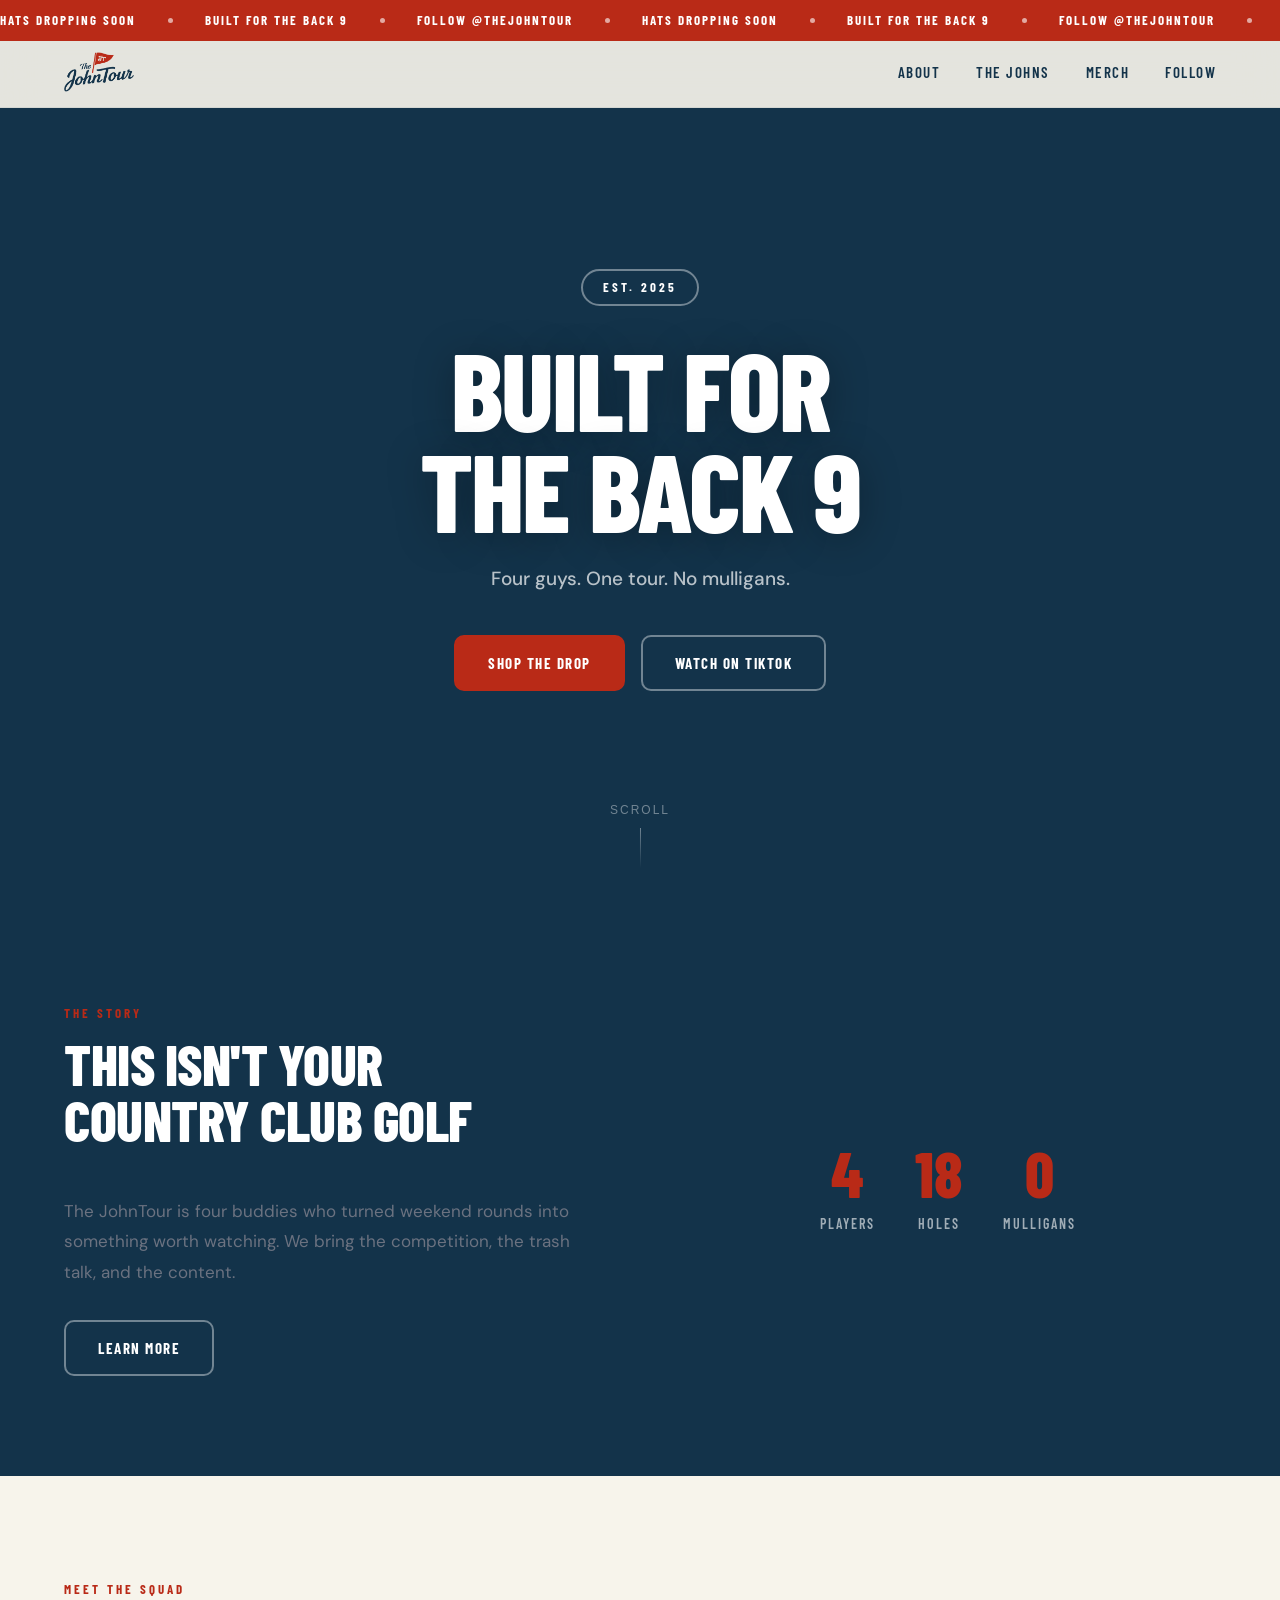
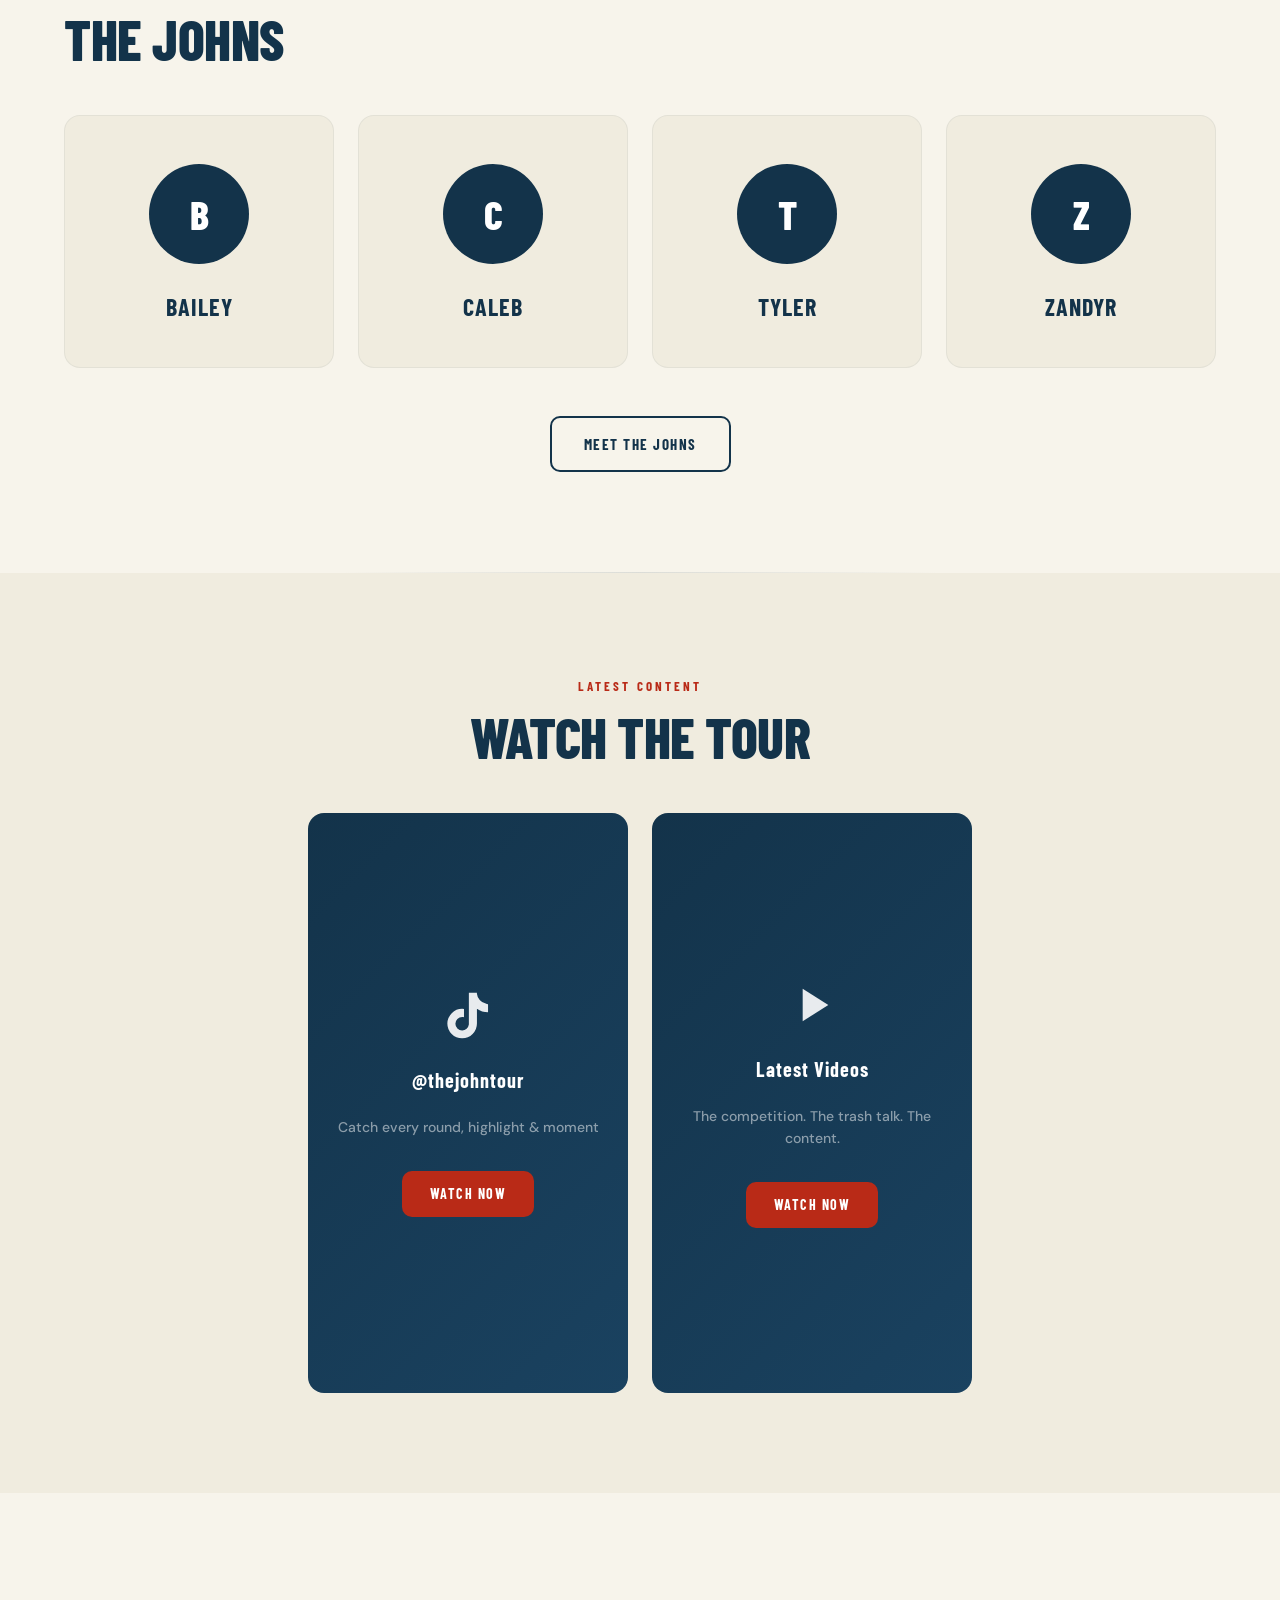
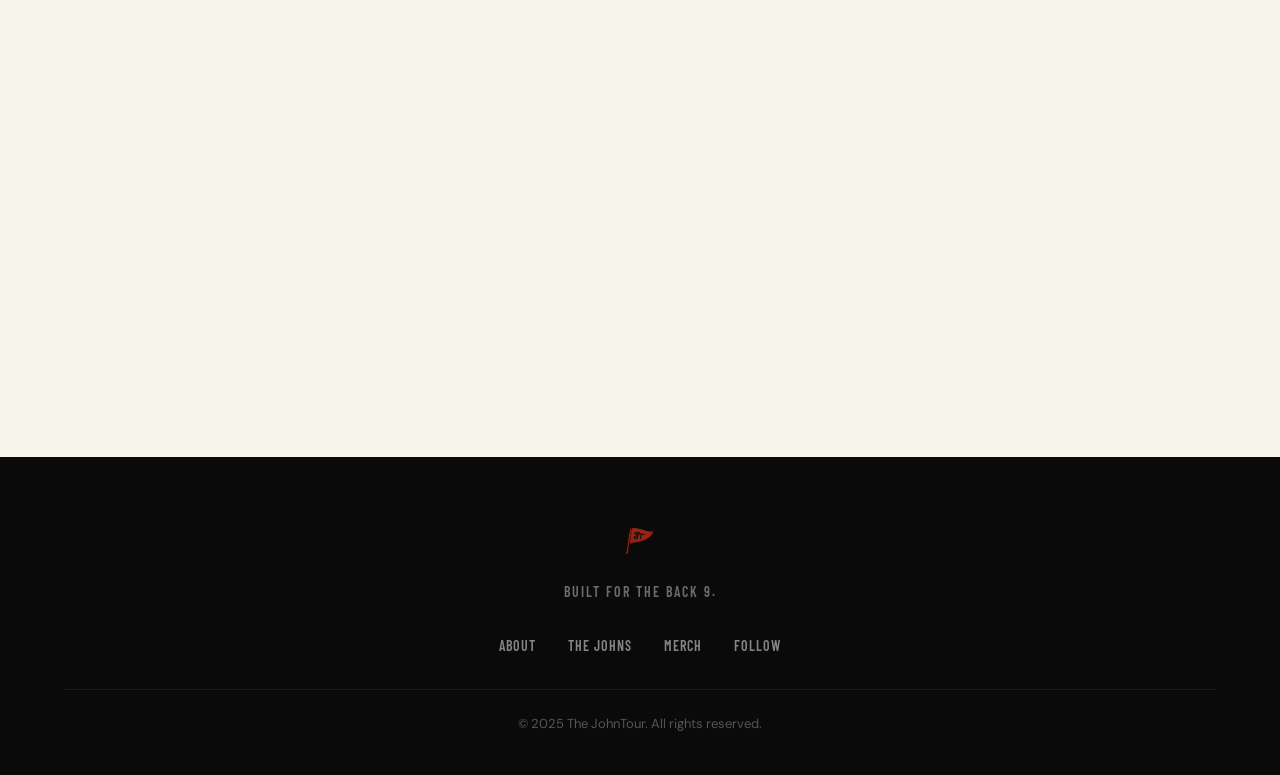
==== commit cde55cff: "Add favicon with tan background for better visibility Co-Authored-By: Claude Opus 4.6 <noreply@anthr" ====
--- a/index.html
+++ b/index.html
@@ -5,7 +5,7 @@
   <meta name="viewport" content="width=device-width, initial-scale=1.0">
   <title>The JohnTour | Built for the Back 9</title>
   <meta name="description" content="The JohnTour — four guys, one tour. Golf content featuring Bailey, Caleb, Tyler & Zandyr. Built for the back 9.">
-  <link rel="icon" type="image/png" href="assets/logos/Icon-Logo.png">
+  <link rel="icon" type="image/png" href="assets/logos/favicon.png">
   <link rel="preconnect" href="https://fonts.googleapis.com">
   <link rel="preconnect" href="https://fonts.gstatic.com" crossorigin>
   <link href="https://fonts.googleapis.com/css2?family=Barlow+Condensed:wght@600;700;800&family=DM+Sans:wght@400;500;600&display=swap" rel="stylesheet">
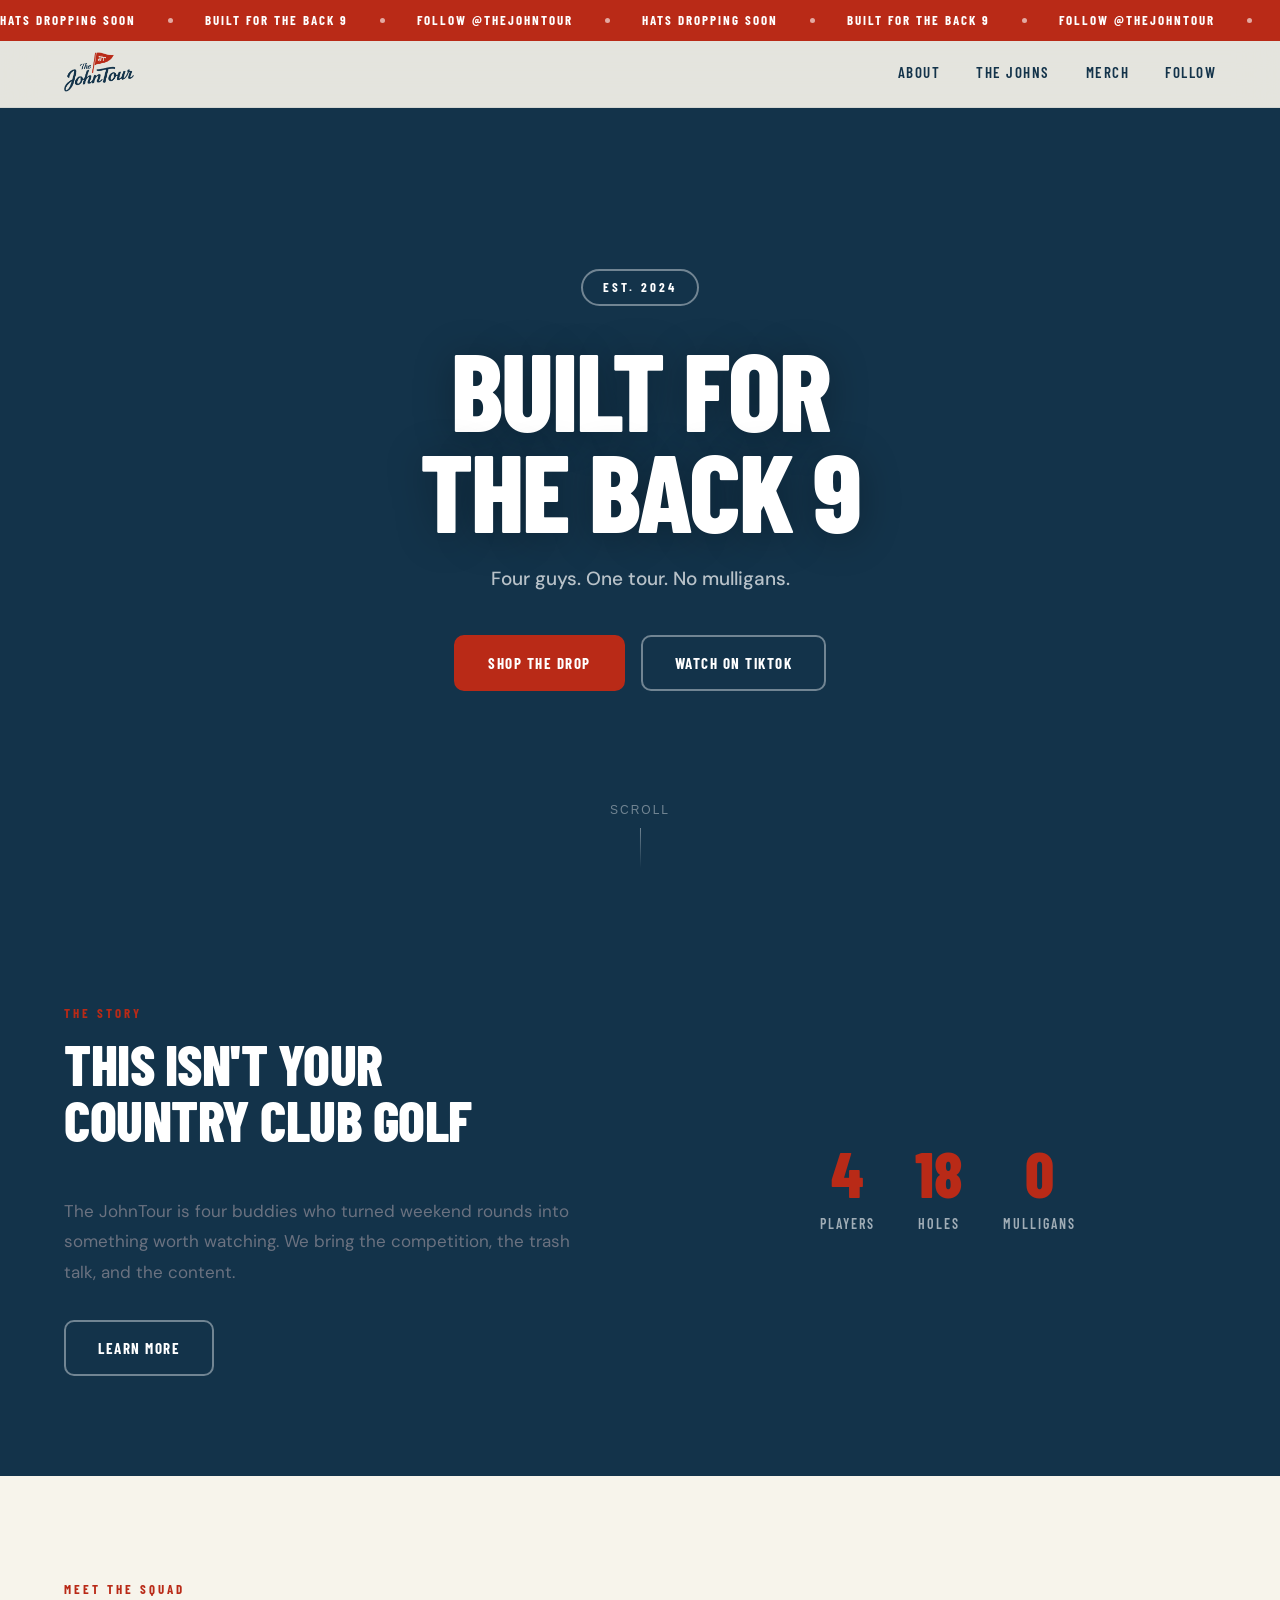
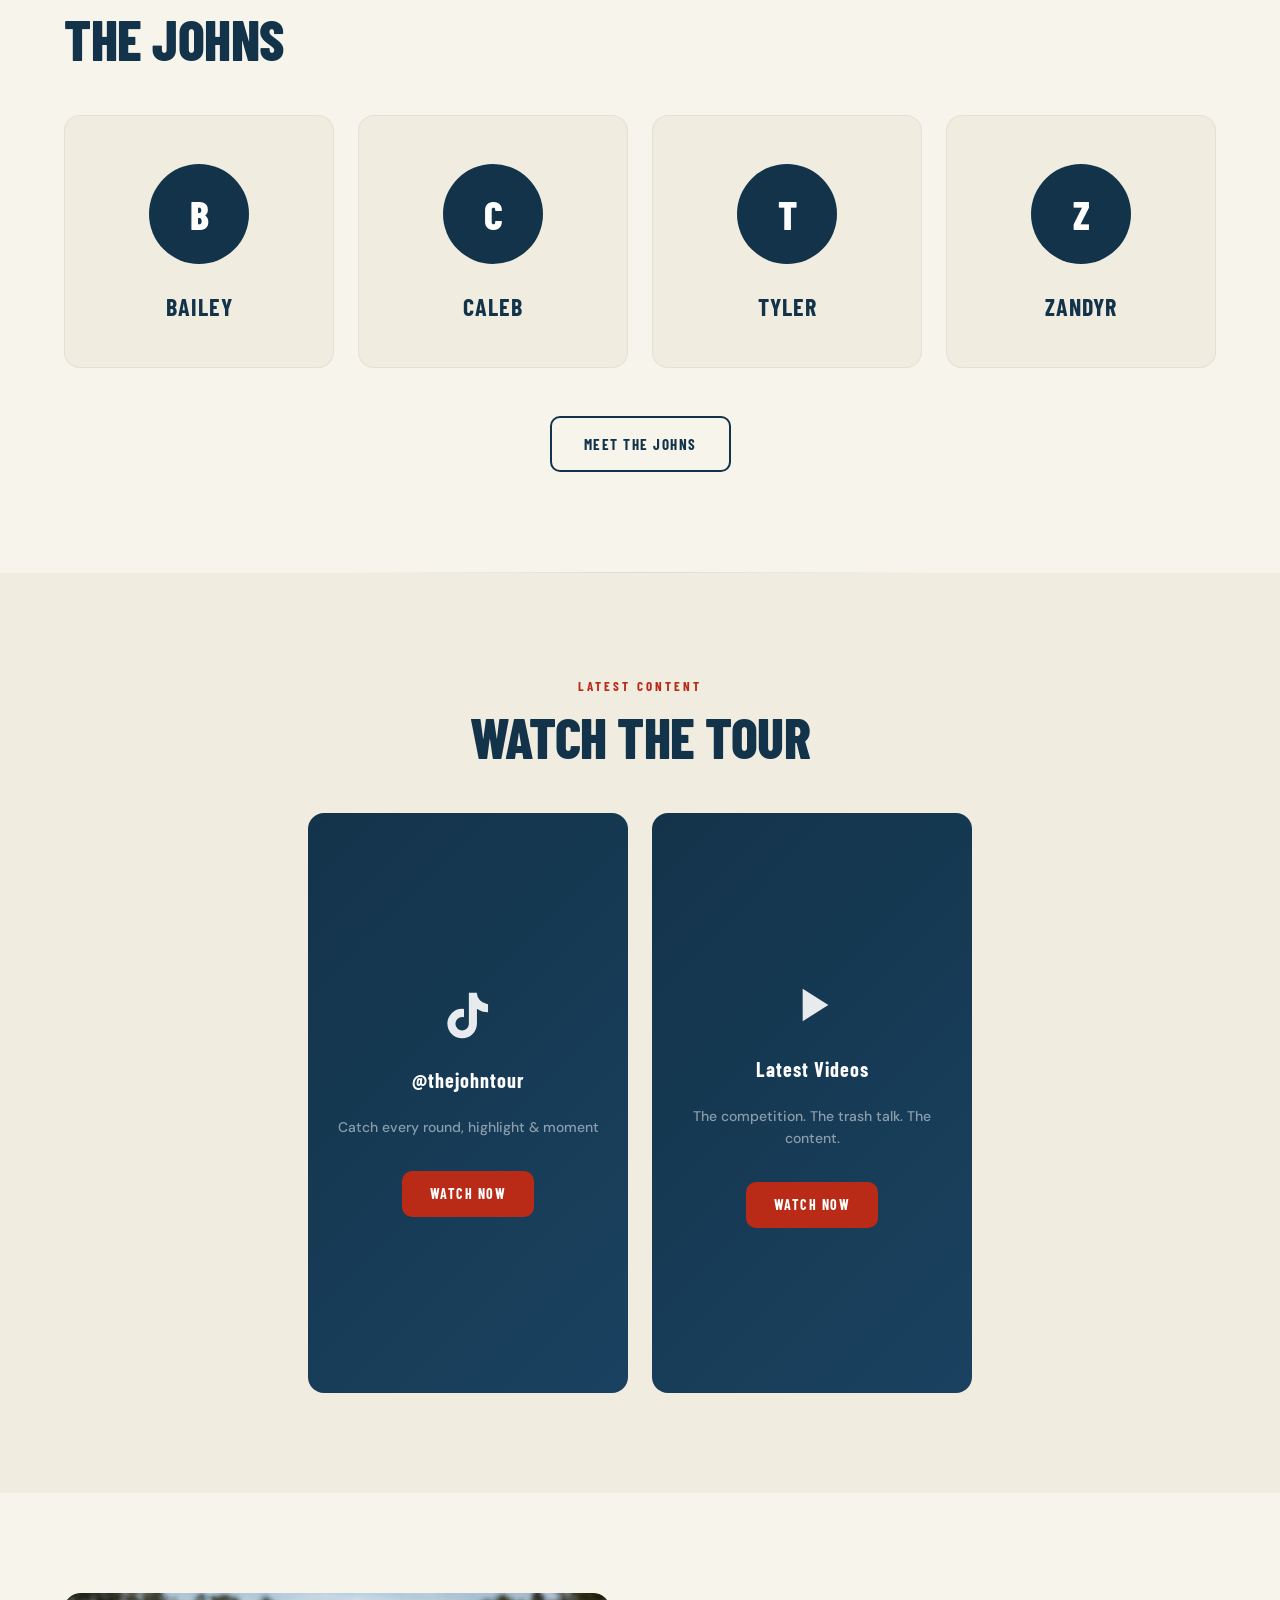
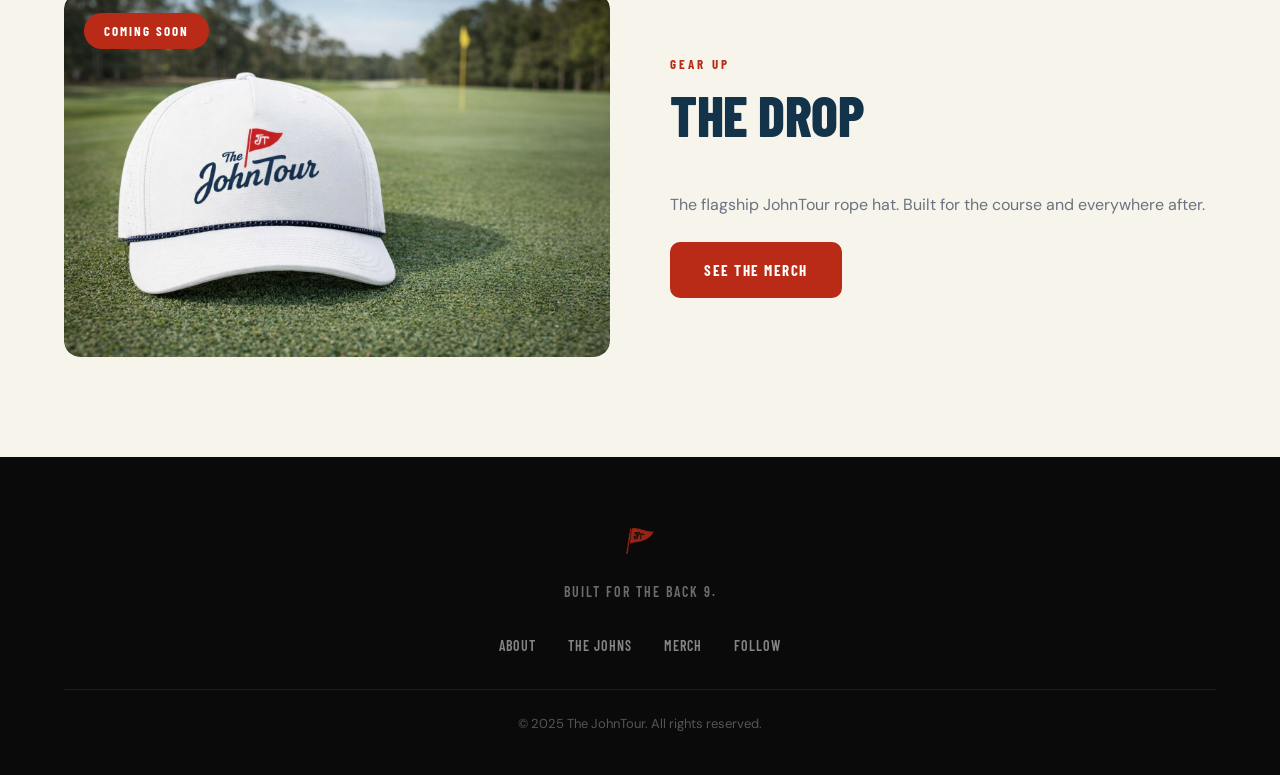
==== commit 82456756: "Fix EST year to 2024 Co-Authored-By: Claude Opus 4.6 <noreply@anthropic.com>" ====
--- a/index.html
+++ b/index.html
@@ -72,7 +72,7 @@
     </div>
     <div class="hero-overlay"></div>
     <div class="hero-content">
-      <div class="hero-badge fade-up">EST. 2025</div>
+      <div class="hero-badge fade-up">EST. 2024</div>
       <h1 class="hero-title fade-up">BUILT FOR<br>THE BACK 9</h1>
       <p class="hero-sub fade-up">Four guys. One tour. No mulligans.</p>
       <div class="hero-cta fade-up">
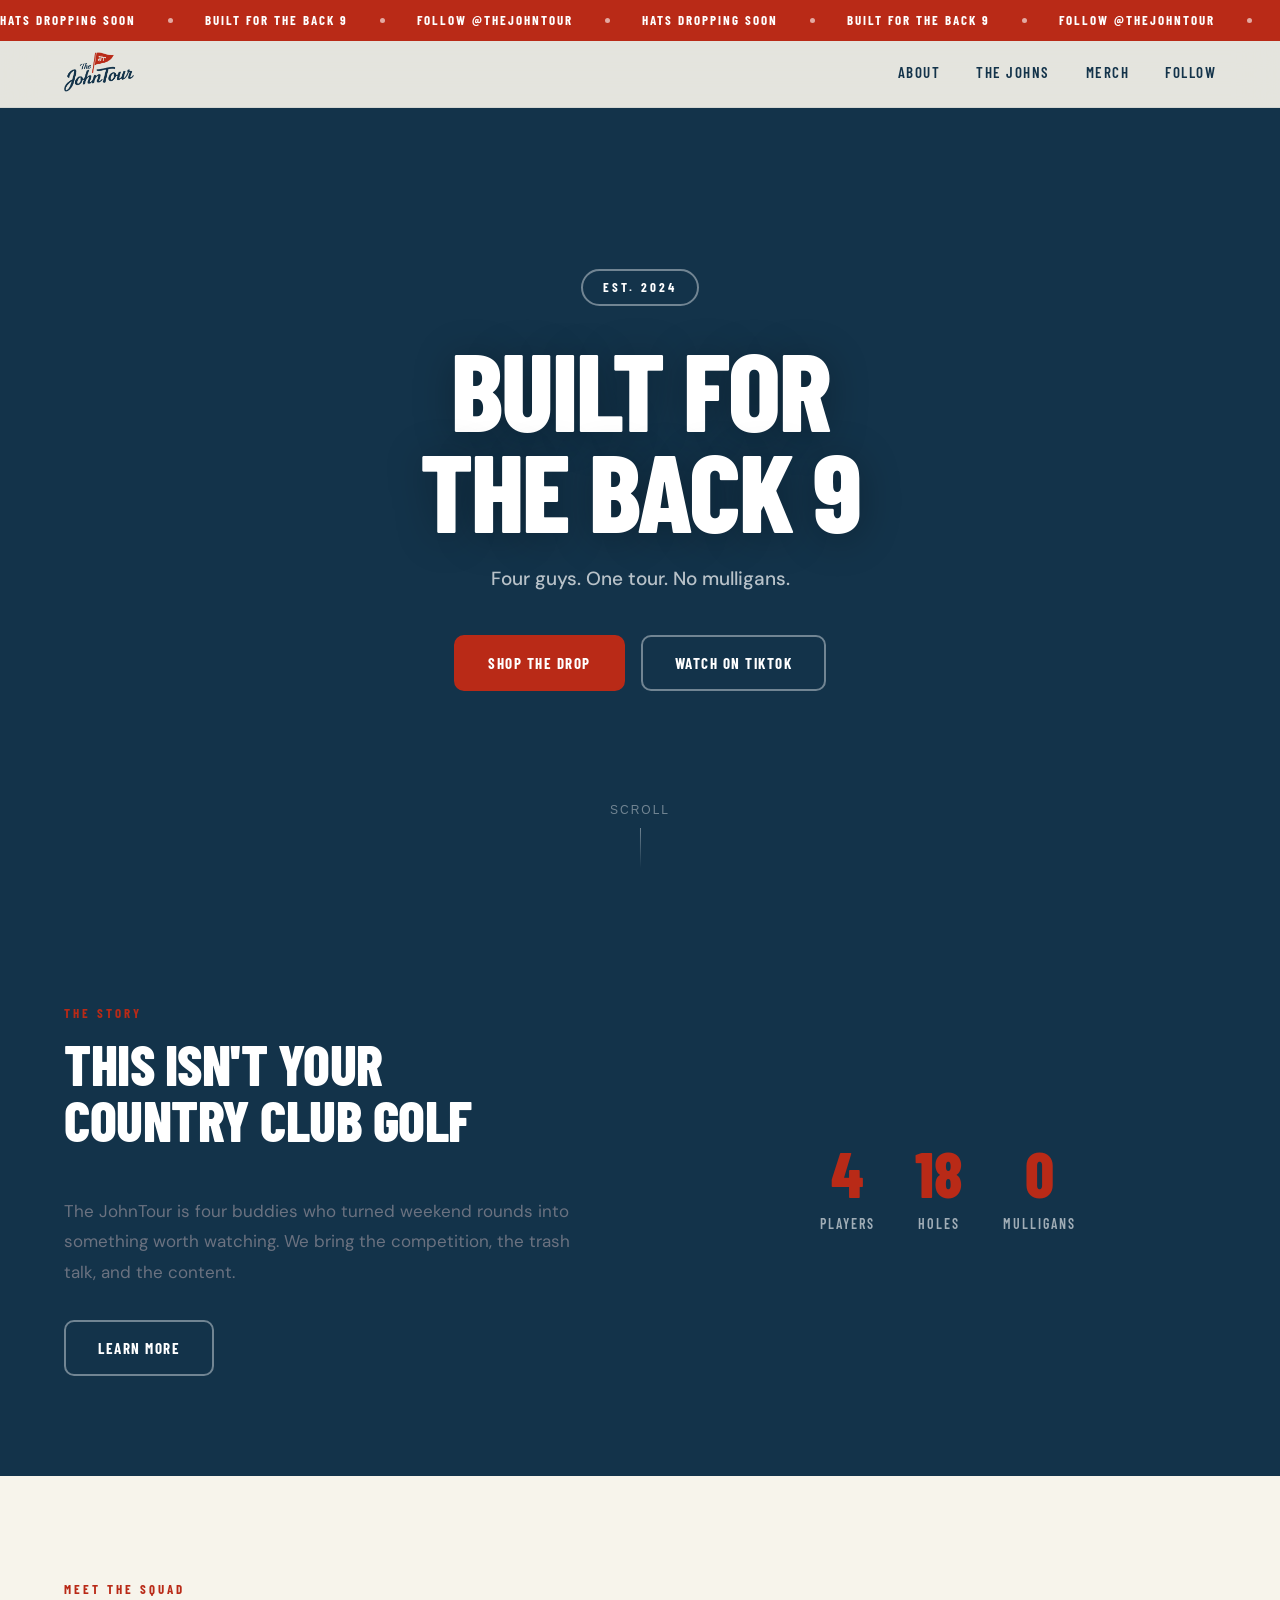
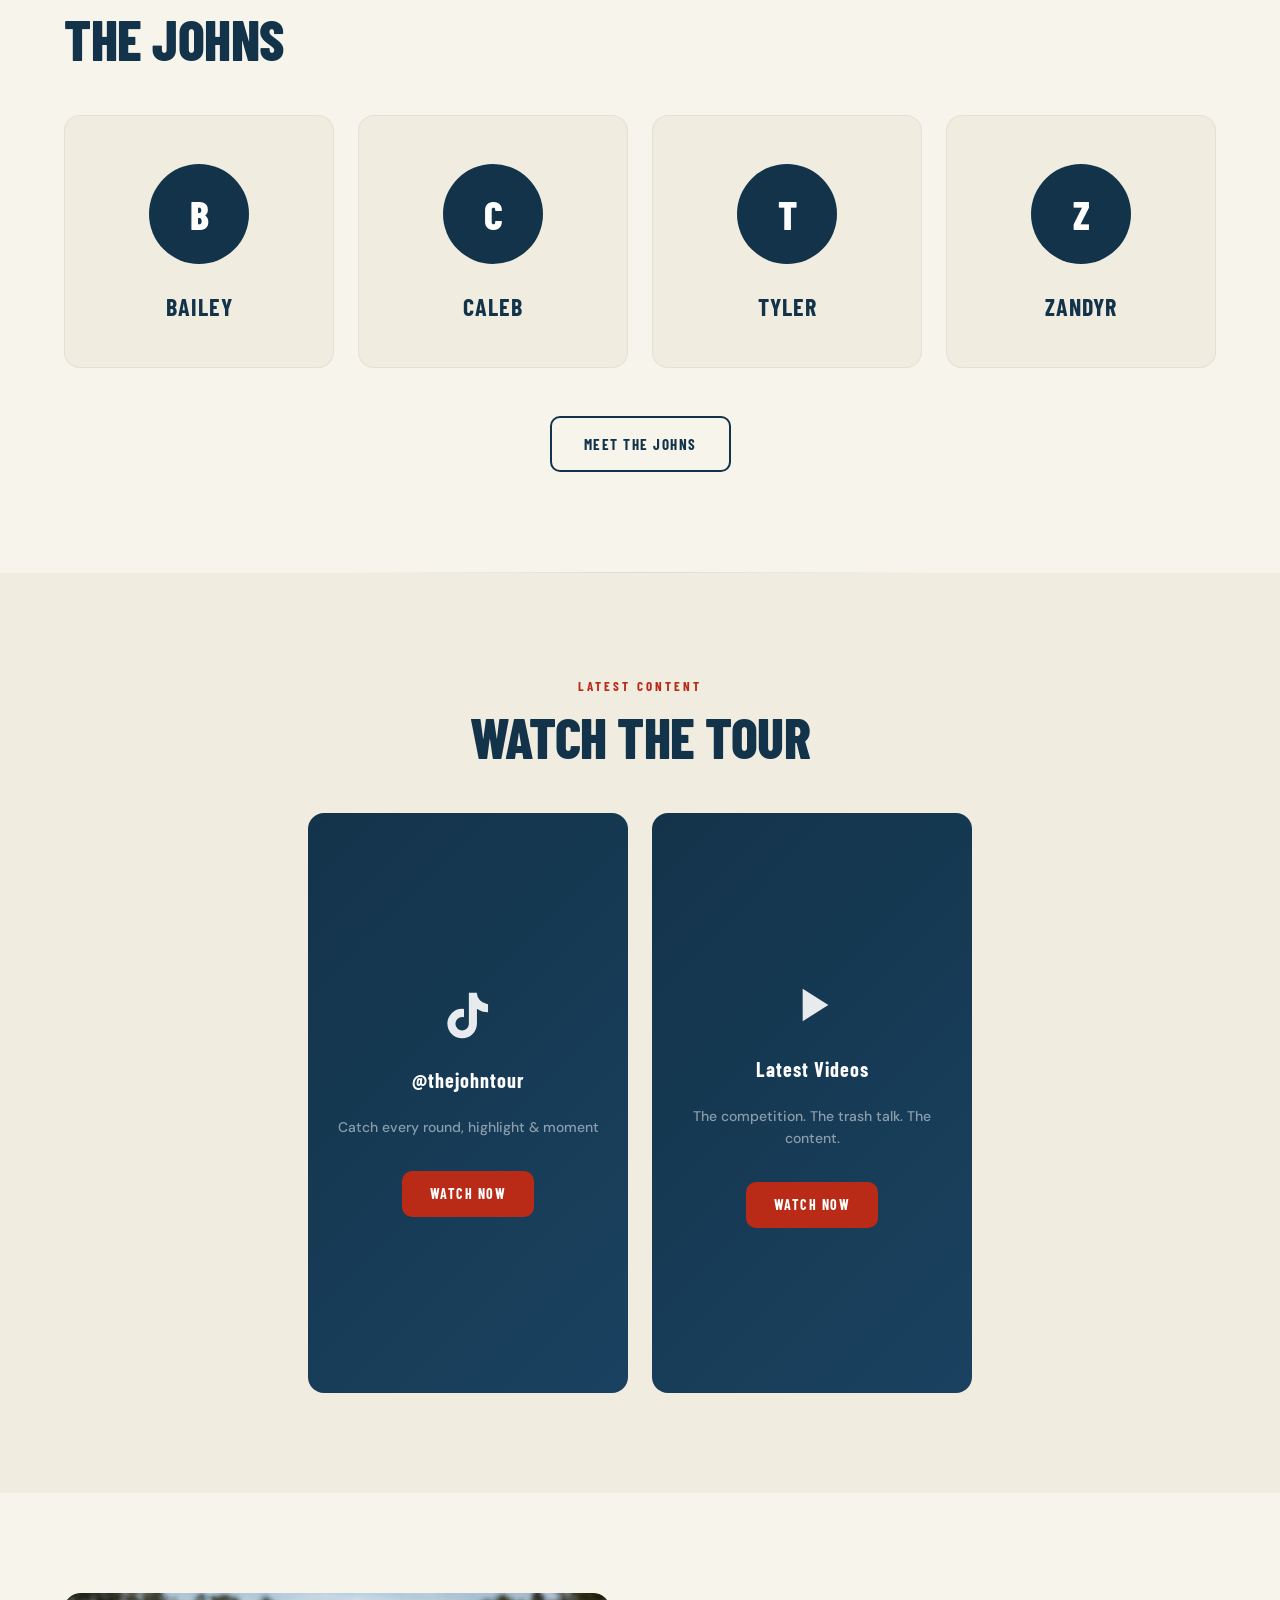
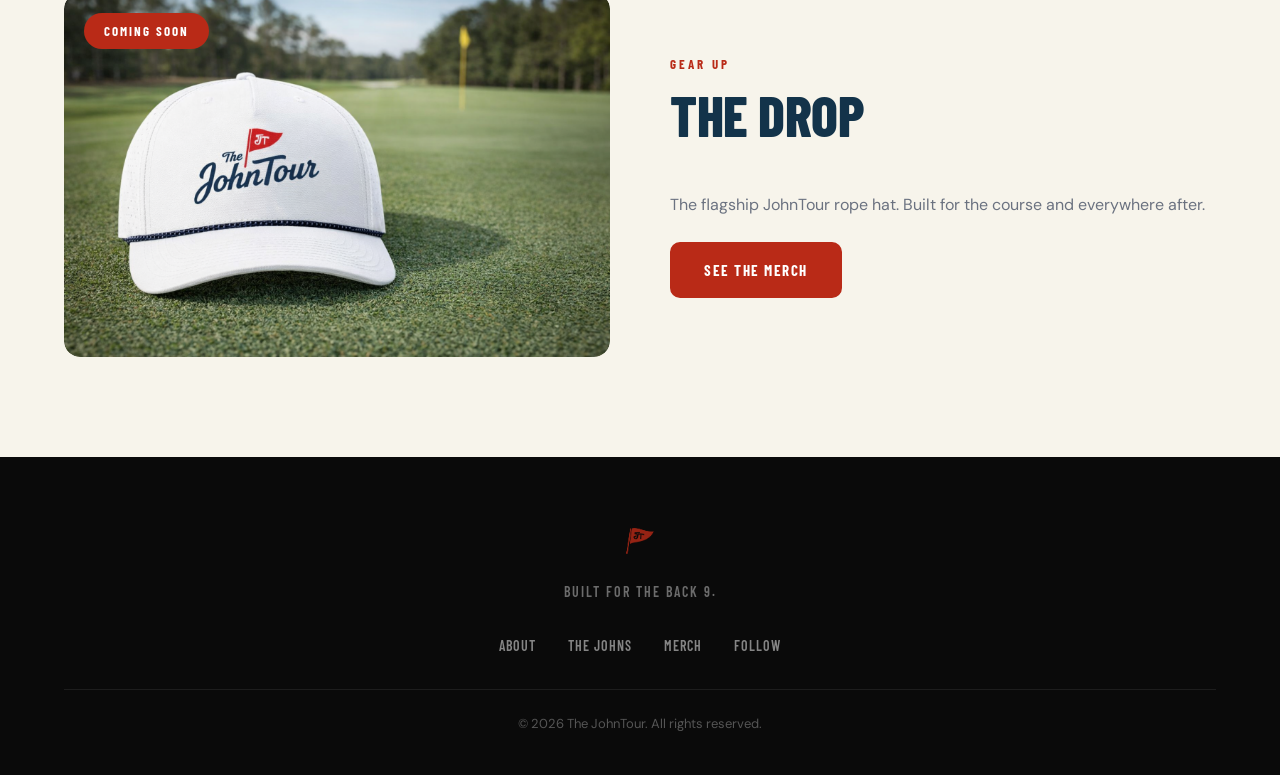
==== commit 79c9ef8f: "Update copyright year to 2026 Co-Authored-By: Claude Opus 4.6 <noreply@anthropic.com>" ====
--- a/index.html
+++ b/index.html
@@ -203,7 +203,7 @@
         <a href="follow.html">Follow</a>
       </div>
       <div class="footer-bottom">
-        <p>&copy; 2025 The JohnTour. All rights reserved.</p>
+        <p>&copy; 2026 The JohnTour. All rights reserved.</p>
       </div>
     </div>
   </footer>
